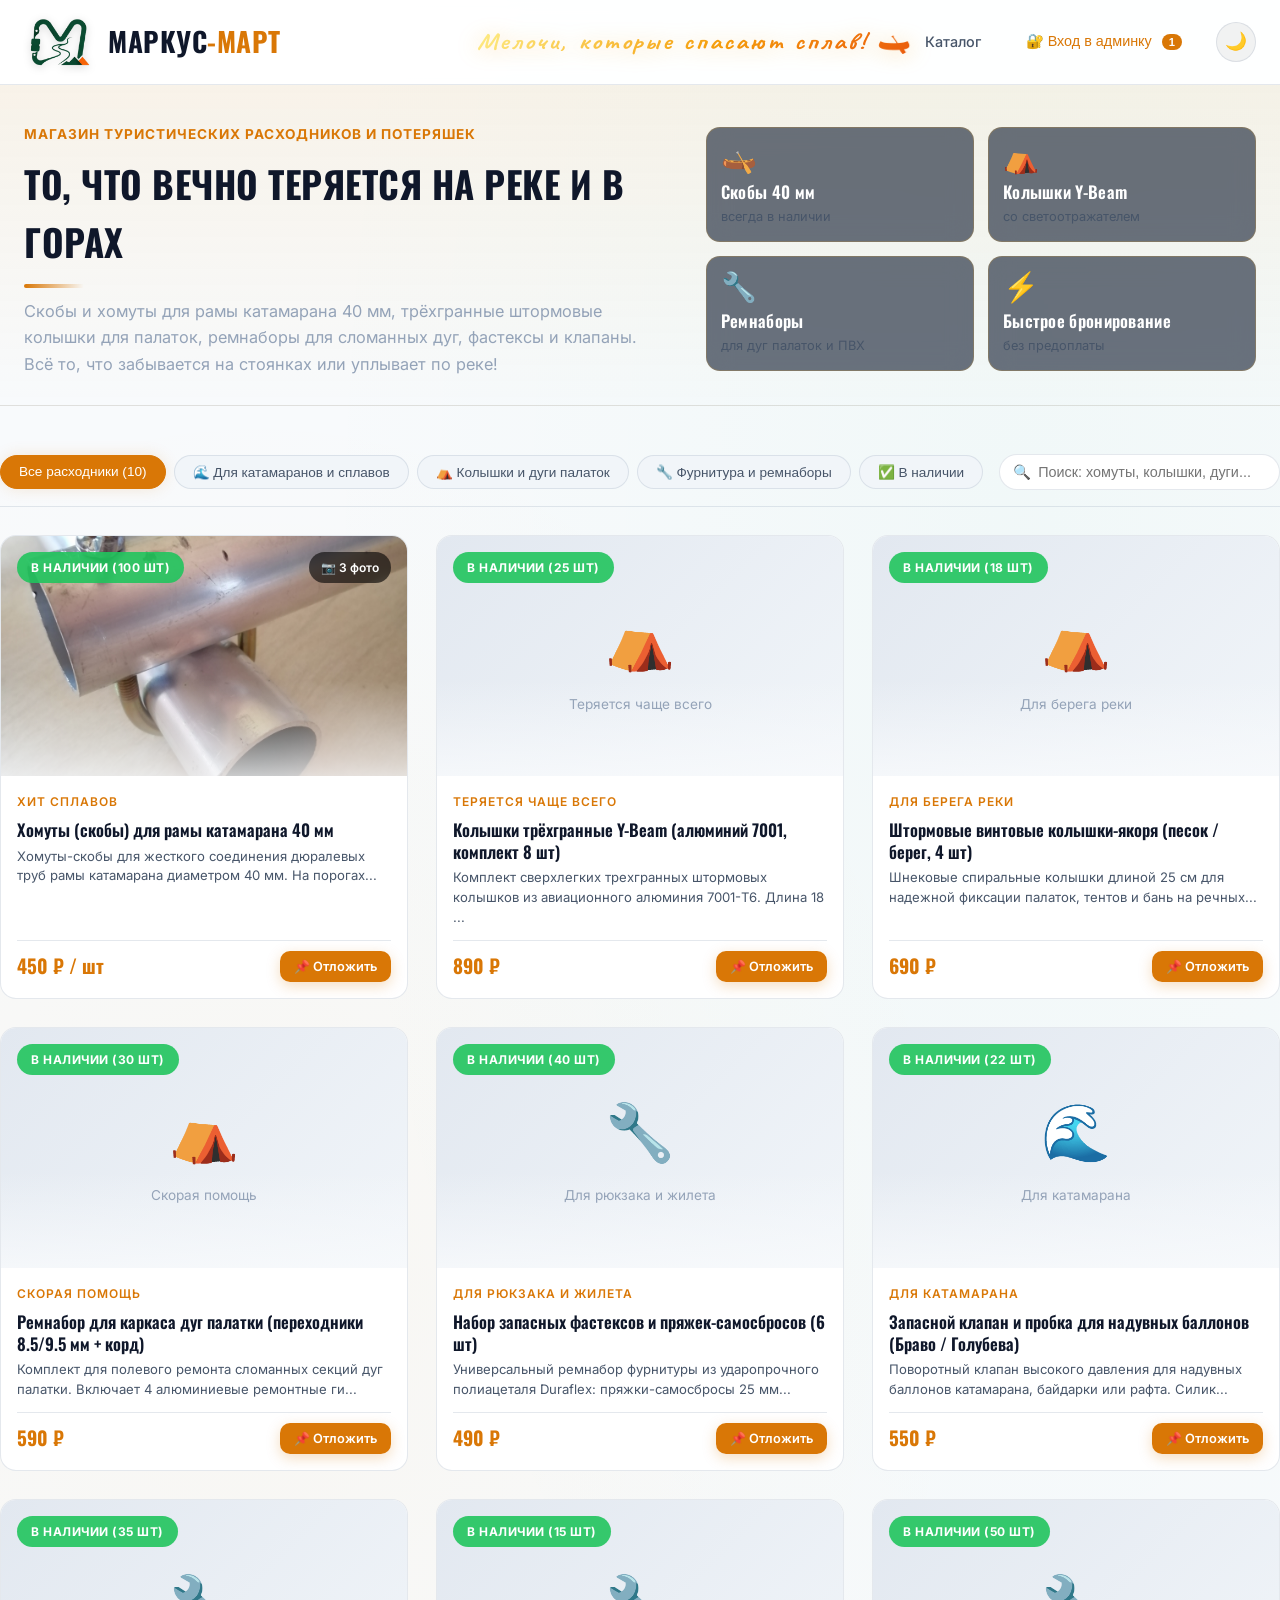
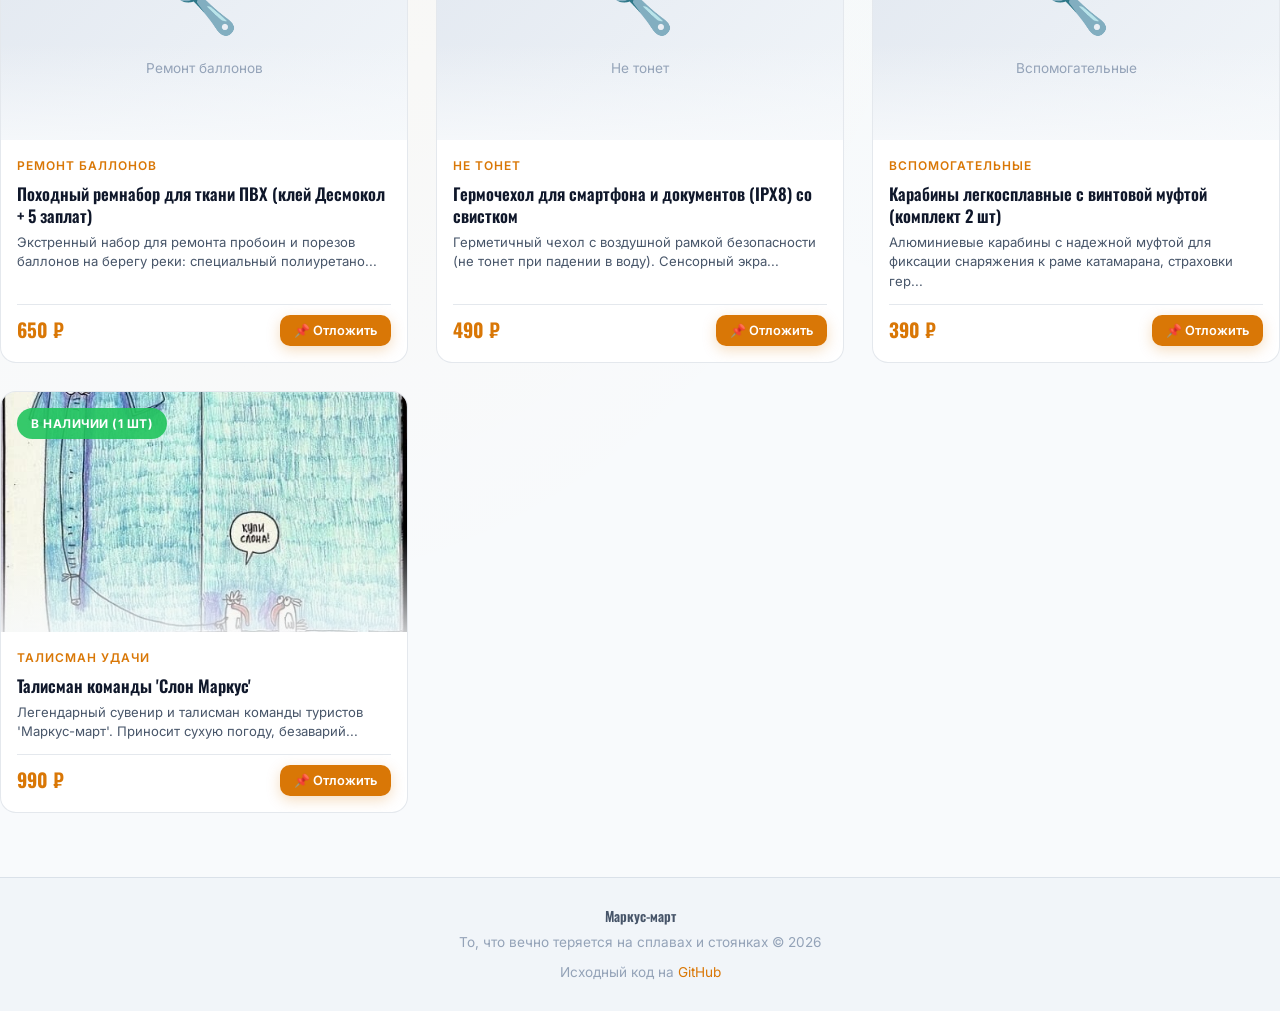
==== docs/index.html @ 9d865792 "fix(mobile): enhance smartphone responsiveness for hero banner, filter bar, modals and typography" ====
<!DOCTYPE html>
<html lang="ru" data-theme="dark">
<head>
    <meta charset="UTF-8">
    <meta name="viewport" content="width=device-width, initial-scale=1.0">
    <title>Маркус-март — Экстренные расходники и снаряжение для туристов</title>
    <meta name="description" content="Магазин товаров, которые постоянно теряются на сплавах и в походах: хомуты для катамарана 40 мм, колышки для палаток, ремнаборы для дуг, фастексы.">
    <link rel="stylesheet" href="./static/css/style.css">
    <link href="https://fonts.googleapis.com/css2?family=Caveat:wght@600;700&family=Oswald:wght@400;500;600;700&family=Inter:wght@300;400;500;600;700&display=swap" rel="stylesheet">
    
    <!-- Иконка в закладке браузера (Favicon) -->
    <link rel="icon" type="image/png" sizes="32x32" href="./favicon-32x32.png">
    <link rel="icon" type="image/png" sizes="16x16" href="./favicon-16x16.png">
    <link rel="apple-touch-icon" sizes="180x180" href="./apple-touch-icon.png">
    <link rel="shortcut icon" href="./favicon.ico">
    <style>
        @keyframes shake {
            0%, 100% { transform: translateX(0); }
            20%, 60% { transform: translateX(-8px); }
            40%, 80% { transform: translateX(8px); }
        }
        .filter-bar {
            display: flex;
            align-items: center;
            justify-content: space-between;
            flex-wrap: wrap;
            gap: 16px;
            margin-bottom: 28px;
            padding-bottom: 16px;
            border-bottom: 1px solid var(--border);
        }
        .filter-pills {
            display: flex;
            flex-wrap: wrap;
            gap: 8px;
        }
        .filter-pill {
            background: var(--bg-secondary);
            color: var(--text-secondary);
            border: 1px solid var(--border);
            border-radius: 999px;
            padding: 8px 18px;
            font-size: 0.85rem;
            font-weight: 500;
            cursor: pointer;
            transition: var(--transition);
        }
        .filter-pill:hover {
            border-color: var(--accent);
            color: var(--text-primary);
        }
        .filter-pill.active {
            background: var(--accent);
            color: #fff;
            border-color: var(--accent);
            box-shadow: var(--shadow-glow);
        }
        .search-box {
            position: relative;
            min-width: 240px;
            flex-grow: 1;
            max-width: 380px;
        }
        .search-input {
            width: 100%;
            background: var(--bg-input);
            border: 1px solid var(--border);
            color: var(--text-primary);
            padding: 9px 16px 9px 38px;
            border-radius: 999px;
            font-size: 0.9rem;
            outline: none;
            transition: var(--transition);
        }
        .search-input:focus {
            border-color: var(--accent);
            box-shadow: 0 0 0 2px var(--accent-glow);
        }
        .search-icon {
            position: absolute;
            left: 14px;
            top: 50%;
            transform: translateY(-50%);
            color: var(--text-muted);
            font-size: 0.9rem;
            pointer-events: none;
        }
        .badge-count {
            display: none;
            background: var(--accent);
            color: #fff;
            font-size: 0.7rem;
            font-weight: 700;
            border-radius: 999px;
            padding: 2px 7px;
            margin-left: 6px;
        }
        .badge-success {
            background: rgba(34, 197, 94, 0.2);
            color: #22c55e;
            padding: 4px 8px;
            border-radius: 6px;
            font-size: 0.75rem;
            font-weight: 600;
        }
        .badge-danger {
            background: rgba(239, 68, 68, 0.2);
            color: #ef4444;
            padding: 4px 8px;
            border-radius: 6px;
            font-size: 0.75rem;
            font-weight: 600;
        }
        .admin-table {
            width: 100%;
            border-collapse: collapse;
            font-size: 0.88rem;
            margin-top: 16px;
        }
        .admin-table th {
            text-align: left;
            padding: 10px 12px;
            border-bottom: 1px solid var(--border);
            color: var(--text-muted);
            font-size: 0.75rem;
            text-transform: uppercase;
        }
        .admin-table td {
            padding: 12px;
            border-bottom: 1px solid var(--border-table);
            vertical-align: middle;
        }
        .order-success-card {
            text-align: center;
            padding: 10px 0;
        }
        .order-success-icon {
            font-size: 3.5rem;
            margin-bottom: 12px;
        }
        .order-id-badge {
            display: inline-block;
            background: var(--accent-glow);
            color: var(--accent);
            border: 1px solid var(--accent);
            border-radius: 8px;
            padding: 6px 14px;
            font-size: 1.2rem;
            font-weight: 700;
            font-family: 'Oswald', sans-serif;
            margin: 10px 0 16px;
        }
        .outdoor-hero-banner {
            background: linear-gradient(180deg, rgba(245, 158, 11, 0.08) 0%, rgba(15, 23, 42, 0) 100%);
            border-bottom: 1px solid var(--border);
            padding: 36px 0 28px;
            margin-bottom: 24px;
        }
        .hero-banner-inner {
            display: flex;
            align-items: center;
            justify-content: space-between;
            gap: 36px;
        }
        .hero-text-col {
            flex: 1 1 54%;
            min-width: 290px;
        }
        .hero-features-grid {
            flex: 1 1 46%;
            display: grid;
            grid-template-columns: repeat(2, 1fr);
            gap: 14px;
            min-width: 300px;
        }
        .hero-feature-card {
            background: rgba(30, 41, 59, 0.65);
            backdrop-filter: blur(12px);
            border: 1px solid rgba(245, 158, 11, 0.18);
            border-radius: 14px;
            padding: 16px 14px;
            display: flex;
            flex-direction: column;
            gap: 6px;
            cursor: pointer;
            text-decoration: none;
            color: inherit;
            position: relative;
            overflow: hidden;
            transition: transform 0.28s cubic-bezier(0.34, 1.56, 0.64, 1), 
                        border-color 0.28s ease, 
                        box-shadow 0.28s ease, 
                        background 0.28s ease;
        }
        .hero-feature-card::before {
            content: '';
            position: absolute;
            top: 0;
            left: 0;
            right: 0;
            height: 3px;
            background: linear-gradient(90deg, #f59e0b, #ea580c);
            opacity: 0;
            transition: opacity 0.25s ease;
        }
        .hero-feature-card:hover {
            transform: translateY(-5px) scale(1.02);
            border-color: rgba(245, 158, 11, 0.6);
            background: rgba(30, 41, 59, 0.9);
            box-shadow: 0 10px 24px -6px rgba(245, 158, 11, 0.22), 0 0 1px 1px rgba(245, 158, 11, 0.3);
        }
        .hero-feature-card:hover::before {
            opacity: 1;
        }
        .hero-feature-card:hover .hero-feature-icon {
            transform: scale(1.2) rotate(8deg);
        }
        .hero-feature-icon {
            font-size: 1.8rem;
            line-height: 1;
            margin-bottom: 2px;
            transition: transform 0.3s cubic-bezier(0.34, 1.56, 0.64, 1);
            display: inline-block;
        }
        .hero-feature-title {
            font-family: 'Oswald', sans-serif;
            font-size: 1.05rem;
            font-weight: 600;
            letter-spacing: 0.3px;
            color: #fff;
            line-height: 1.25;
        }
        .hero-feature-sub {
            font-size: 0.8rem;
            color: var(--text-secondary);
            line-height: 1.35;
        }
        @media (max-width: 860px) {
            .hero-banner-inner {
                flex-direction: column;
                align-items: stretch;
                gap: 24px;
            }
            .hero-features-grid {
                grid-template-columns: repeat(2, 1fr);
            }
        }
        @media (max-width: 640px) {
            .container {
                padding: 0 16px;
            }
            .outdoor-hero-banner {
                padding: 24px 0 20px;
            }
            .section-title {
                font-size: 1.85rem !important;
            }
            .section-subtitle {
                font-size: 0.95rem !important;
            }
            .filter-bar {
                flex-direction: column;
                align-items: stretch;
                gap: 12px;
            }
            .filter-pills {
                overflow-x: auto;
                flex-wrap: nowrap;
                padding-bottom: 6px;
                -webkit-overflow-scrolling: touch;
            }
            .filter-pill {
                white-space: nowrap;
                flex-shrink: 0;
            }
            .search-box {
                max-width: 100%;
                min-width: 0;
            }
            .modal-content {
                padding: 20px 16px;
                margin: 12px;
                max-height: 94vh;
                border-radius: 16px;
            }
            .admin-table th, .admin-table td {
                padding: 8px 6px;
                font-size: 0.8rem;
            }
        }
        @media (max-width: 480px) {
            .hero-features-grid {
                grid-template-columns: 1fr;
                gap: 10px;
            }
            .hero-feature-card {
                padding: 12px 14px;
            }
            .nav-link-admin {
                padding: 6px 10px;
                font-size: 0.78rem;
            }
        }
        .admin-tabs-nav {
            display: flex;
            gap: 8px;
            border-bottom: 1px solid var(--border);
            margin-bottom: 20px;
        }
        .admin-tab-btn {
            background: none;
            border: none;
            border-bottom: 2px solid transparent;
            color: var(--text-secondary);
            padding: 10px 18px;
            font-weight: 600;
            font-size: 0.95rem;
            cursor: pointer;
            transition: var(--transition);
        }
        .admin-tab-btn:hover {
            color: var(--text-primary);
        }
        .admin-tab-btn.active {
            color: var(--accent);
            border-bottom-color: var(--accent);
        }
    </style>
</head>
<body>
    <!-- НАВИГАЦИЯ -->
    <nav class="navbar">
        <div class="container nav-container">
            <a href="#" class="logo">
                <img src="./logo.png" alt="Маркус-март" class="logo-img">
                <div class="logo-text">Маркус<span>-март</span></div>
            </a>
            <div class="nav-links">
                <span class="nav-slogan">Мелочи, которые спасают сплав! 🛶</span>
                <a href="#catalog" class="nav-link">Каталог</a>
                <button class="nav-link nav-link-admin" id="adminNavBtn" onclick="onAdminNavClick()" style="background:none; border:none; cursor:pointer;">
                    🔐 Вход в админку <span class="badge-count" id="ordersBadge"></span>
                </button>
                <button class="theme-toggle" id="themeToggle" onclick="toggleTheme()" title="Переключить тему">☀️</button>
            </div>
        </div>
    </nav>

    <!-- ГЛАВНЫЙ БАННЕР КОНЦЕПЦИИ МАГАЗИНА -->
    <div class="outdoor-hero-banner">
        <div class="container hero-banner-inner">
            <div class="hero-text-col">
                <span style="color:var(--accent); font-weight:700; font-size:0.85rem; text-transform:uppercase; letter-spacing:1px;">
                    Магазин туристических расходников и потеряшек
                </span>
                <h1 class="section-title" style="font-size: 2.3rem; margin: 8px 0 10px;">
                    То, что вечно теряется на реке и в горах
                </h1>
                <p class="section-subtitle" style="max-width: 640px; font-size: 1.02rem; margin-bottom: 0;">
                    Скобы и хомуты для рамы катамарана 40 мм, трёхгранные штормовые колышки для палаток, ремнаборы для сломанных дуг, фастексы и клапаны. Всё то, что забывается на стоянках или уплывает по реке!
                </p>
            </div>
            <div class="hero-features-grid">
                <div class="hero-feature-card" onclick="filterProducts('rafting', document.querySelector('[data-category=\'rafting\']'))" title="Показать товары для сплавов">
                    <span class="hero-feature-icon">🛶</span>
                    <span class="hero-feature-title">Скобы 40 мм</span>
                    <span class="hero-feature-sub">всегда в наличии</span>
                </div>
                <div class="hero-feature-card" onclick="filterProducts('tent', document.querySelector('[data-category=\'tent\']'))" title="Показать колышки и палаточную фурнитуру">
                    <span class="hero-feature-icon">⛺</span>
                    <span class="hero-feature-title">Колышки Y-Beam</span>
                    <span class="hero-feature-sub">со светоотражателем</span>
                </div>
                <div class="hero-feature-card" onclick="filterProducts('hardware', document.querySelector('[data-category=\'hardware\']'))" title="Показать ремнаборы и фурнитуру">
                    <span class="hero-feature-icon">🔧</span>
                    <span class="hero-feature-title">Ремнаборы</span>
                    <span class="hero-feature-sub">для дуг палаток и ПВХ</span>
                </div>
                <div class="hero-feature-card" onclick="filterProducts('stock', document.querySelector('[data-category=\'stock\']'))" title="Показать товары в наличии">
                    <span class="hero-feature-icon">⚡</span>
                    <span class="hero-feature-title">Быстрое бронирование</span>
                    <span class="hero-feature-sub">без предоплаты</span>
                </div>
            </div>
        </div>
    </div>

    <!-- КАТАЛОГ -->
    <main class="main-content">
        <section class="catalog container" id="catalog">
            <!-- Панель фильтров и поиска -->
            <div class="filter-bar">
                <div class="filter-pills">
                    <button class="filter-pill active" data-category="all" onclick="filterProducts('all', this)">Все расходники (10)</button>
                    <button class="filter-pill" data-category="rafting" onclick="filterProducts('rafting', this)">🌊 Для катамаранов и сплавов</button>
                    <button class="filter-pill" data-category="tent" onclick="filterProducts('tent', this)">⛺ Колышки и дуги палаток</button>
                    <button class="filter-pill" data-category="hardware" onclick="filterProducts('hardware', this)">🔧 Фурнитура и ремнаборы</button>
                    <button class="filter-pill" data-category="stock" onclick="filterProducts('stock', this)">✅ В наличии</button>
                </div>
                <div class="search-box">
                    <span class="search-icon">🔍</span>
                    <input type="text" id="searchInput" class="search-input" placeholder="Поиск: хомуты, колышки, дуги..." oninput="handleSearch(this.value)">
                </div>
            </div>

            <!-- Сетка товаров (динамически рендерится через JavaScript) -->
            <div class="products-grid" id="productsContainer">
            </div>
        </section>
    </main>

    <!-- МОДАЛКА 1: ВХОД В АДМИНКУ ПО ПАРОЛЮ -->
    <div id="adminLoginModal" class="modal">
        <div class="modal-overlay" onclick="closeAdminLoginModal()"></div>
        <div class="modal-content" style="max-width: 420px;">
            <button class="modal-close" onclick="closeAdminLoginModal()">&times;</button>
            <div style="text-align: center; margin-bottom: 20px;">
                <div style="font-size: 3rem; margin-bottom: 8px;">🔐</div>
                <h2 style="font-size: 1.5rem; margin-bottom: 4px;">Вход в админ-панель</h2>
                <p style="color: var(--text-secondary); font-size: 0.85rem;">
                    Доступ к управлению заказами и складом
                </p>
            </div>

            <div id="adminLoginError" style="display:none; background:var(--danger-bg); color:var(--danger); border:1px solid var(--danger); padding:10px 14px; border-radius:8px; font-size:0.85rem; margin-bottom:16px;">
            </div>

            <form id="adminLoginForm" onsubmit="handleAdminLoginSubmit(event)">
                <div class="form-group">
                    <label for="adminLoginUsername">Логин</label>
                    <input type="text" id="adminLoginUsername" required class="form-input" value="admin" placeholder="admin">
                </div>
                <div class="form-group">
                    <label for="adminLoginPassword">Пароль администратора</label>
                    <input type="password" id="adminLoginPassword" required class="form-input" placeholder="••••••••">
                </div>
                <button type="submit" class="btn btn-primary btn-full">🔓 Войти в систему</button>
            </form>
        </div>
    </div>

    <!-- МОДАЛКА 2: ПОЛНОЦЕННЫЙ ДАШБОРД АДМИНИСТРАТОРА (ЗАКАЗЫ И СКЛАД) -->
    <div id="adminModal" class="modal">
        <div class="modal-overlay" onclick="closeAdminModal()"></div>
        <div class="modal-content" style="max-width: 960px; width: 95%;">
            <button class="modal-close" onclick="closeAdminModal()">&times;</button>
            
            <div style="display: flex; justify-content: space-between; align-items: center; margin-bottom: 16px; flex-wrap:wrap; gap:10px;">
                <div>
                    <h2 style="margin: 0; font-size: 1.6rem;">⚙️ Панель администратора</h2>
                    <span style="color:var(--success); font-size:0.85rem;">● Сессия активна (admin)</span>
                </div>
                <div style="display: flex; gap: 8px;">
                    <button class="btn btn-outline" style="padding: 6px 14px; font-size: 0.85rem; border-color:var(--danger); color:var(--danger);" onclick="adminLogout()">
                        🚪 Выйти
                    </button>
                </div>
            </div>

            <!-- Навигация по табам админки -->
            <div class="admin-tabs-nav">
                <button class="admin-tab-btn active" id="btn-tab-admin-orders" onclick="switchAdminTab('tab-admin-orders')">
                    📋 Заказы клиентов (<span id="adminOrdersTabCount">0</span>)
                </button>
                <button class="admin-tab-btn" id="btn-tab-admin-products" onclick="switchAdminTab('tab-admin-products')">
                    🛍️ Управление складом и товарами
                </button>
                <button class="admin-tab-btn" id="btn-tab-admin-email" onclick="switchAdminTab('tab-admin-email')">
                    ✉️ Настройка почты
                </button>
                <button class="admin-tab-btn" id="btn-tab-admin-security" onclick="switchAdminTab('tab-admin-security')">
                    🛡️ Безопасность
                </button>
            </div>

            <!-- Таб 1: Заказы -->
            <div id="tab-admin-orders" class="admin-tab-pane">
                <div style="display: flex; justify-content: space-between; align-items: center; margin-bottom: 12px; flex-wrap:wrap; gap:10px;">
                    <p style="color: var(--text-secondary); font-size: 0.88rem; margin: 0;">
                        Кликните на статус (🔴 Новый / 🟠 В работе / 🟢 Выполнен) для его быстрого переключения.
                    </p>
                    <button class="btn btn-outline" style="padding: 4px 12px; font-size: 0.8rem;" onclick="clearAllOrders()">
                        🗑️ Очистить список
                    </button>
                </div>

                <div style="overflow-x: auto;">
                    <table class="admin-table">
                        <thead>
                            <tr>
                                <th>Номер</th>
                                <th>Товар</th>
                                <th>Покупатель / Контакты</th>
                                <th>Дата</th>
                                <th>Статус</th>
                                <th>Удалить</th>
                            </tr>
                        </thead>
                        <tbody id="adminOrdersTableBody">
                        </tbody>
                    </table>
                </div>

                <div id="adminEmptyOrders" style="display:none; text-align: center; padding: 40px 0; color: var(--text-muted);">
                    <div style="font-size: 2.5rem; margin-bottom: 8px;">📭</div>
                    <p>Заявок пока нет. Клиенты могут бронировать товары на сайте!</p>
                </div>
            </div>

            <!-- Таб 2: Склад и товары -->
            <div id="tab-admin-products" class="admin-tab-pane" style="display:none;">
                <p style="color: var(--text-secondary); font-size: 0.88rem; margin-bottom: 16px;">
                    Изменяйте остатки и статус доступности товаров в один клик. Изменения мгновенно отображаются на витрине.
                </p>
                <div style="overflow-x: auto;">
                    <table class="admin-table">
                        <thead>
                            <tr>
                                <th>Товар</th>
                                <th>Цена</th>
                                <th>Остаток на складе</th>
                                <th>Статус на витрине</th>
                            </tr>
                        </thead>
                        <tbody id="adminProductsTableBody">
                        </tbody>
                    </table>
                </div>
            </div>

            <!-- Таб 3: Настройки почты -->
            <div id="tab-admin-email" class="admin-tab-pane" style="display:none;">
                <p style="color: var(--text-secondary); font-size: 0.88rem; margin-bottom: 16px;">
                    Укажите, с какой почты отправлять сообщения и на какой адрес получать уведомления о заказах (почта отправителя и получателя могут совпадать!).
                </p>

                <div id="emailSettingsSavedAlert" style="display:none; background:var(--success-bg); color:var(--success); border:1px solid var(--success); padding:10px 14px; border-radius:8px; font-size:0.85rem; margin-bottom:16px;"></div>

                <!-- Быстрые пресеты -->
                <div style="background:var(--bg-secondary); border:1px solid var(--border); padding:14px; border-radius:10px; margin-bottom:20px;">
                    <label style="font-weight:600; display:block; margin-bottom:8px; font-size:0.85rem;">⚡ Быстрые настройки популярных провайдеров:</label>
                    <div style="display:flex; gap:8px; flex-wrap:wrap;">
                        <button type="button" class="btn btn-outline" style="padding:5px 12px; font-size:0.8rem;" onclick="applySmtpPreset('yandex')">
                            🟡 Яндекс.Почта (465 SSL)
                        </button>
                        <button type="button" class="btn btn-outline" style="padding:5px 12px; font-size:0.8rem;" onclick="applySmtpPreset('mailru')">
                            🔵 Mail.ru (465 SSL)
                        </button>
                        <button type="button" class="btn btn-outline" style="padding:5px 12px; font-size:0.8rem;" onclick="applySmtpPreset('gmail')">
                            🔴 Gmail (587 TLS)
                        </button>
                    </div>
                </div>

                <form id="adminEmailSettingsForm" onsubmit="handleEmailSettingsSubmit(event)">
                    <h4 style="margin: 0 0 10px; color:var(--accent); font-size:1rem;">1. Почта-отправитель (SMTP)</h4>
                    <div class="form-row">
                        <div class="form-group form-group-half">
                            <label for="adminSmtpUser">Email отправителя *</label>
                            <input type="email" id="adminSmtpUser" required class="form-input" placeholder="info@markus-mart.ru" oninput="handleSenderEmailInput(this.value)">
                        </div>
                        <div class="form-group form-group-half">
                            <label for="adminSmtpPassword">Пароль приложения SMTP *</label>
                            <input type="password" id="adminSmtpPassword" class="form-input" placeholder="••••••••">
                        </div>
                    </div>
                    <div class="form-row">
                        <div class="form-group form-group-half">
                            <label for="adminSmtpServer">SMTP сервер *</label>
                            <input type="text" id="adminSmtpServer" required class="form-input" value="smtp.yandex.ru" placeholder="smtp.yandex.ru">
                        </div>
                        <div class="form-group form-group-half">
                            <label for="adminSmtpPort">SMTP порт *</label>
                            <input type="number" id="adminSmtpPort" required class="form-input" value="465" placeholder="465">
                        </div>
                    </div>

                    <h4 style="margin: 16px 0 10px; color:var(--accent); font-size:1rem;">2. Почта-получатель (куда слать сообщения о заказах)</h4>
                    <div style="margin-bottom:12px; display:flex; align-items:center; gap:8px;">
                        <input type="checkbox" id="adminSameEmailCheckbox" onchange="toggleSameEmail(this.checked)" style="width:18px; height:18px; cursor:pointer;">
                        <label for="adminSameEmailCheckbox" style="cursor:pointer; font-weight:600; font-size:0.88rem;">
                            ✉️ Отправлять на ту же почту (совпадает с отправителем)
                        </label>
                    </div>

                    <div class="form-group">
                        <label for="adminRecipientEmail">Email для получения заказов *</label>
                        <input type="email" id="adminRecipientEmail" required class="form-input" placeholder="admin@markus-mart.ru">
                    </div>

                    <div style="display:flex; gap:10px; margin-top:20px; flex-wrap:wrap;">
                        <button type="submit" class="btn btn-primary" style="flex:2; min-width:200px;">💾 Сохранить настройки почты</button>
                        <button type="button" class="btn btn-outline" style="flex:1; min-width:180px; border-color:var(--accent); color:var(--accent);" onclick="testEmailSend()">
                            🧪 Проверить отправку
                        </button>
                    </div>
                </form>
            </div>

            <!-- Таб 4: Безопасность -->
            <div id="tab-admin-security" class="admin-tab-pane" style="display:none;">
                <div style="background:var(--bg-secondary); border:1px solid var(--border); padding:20px; border-radius:12px; margin-top:10px;">
                    <h3 style="margin-top:0;">🛡️ Статус защиты магазина</h3>
                    <ul style="color:var(--text-secondary); line-height:1.8; font-size:0.9rem; padding-left:20px;">
                        <li>Защита от подбора паролей (брутфорса): <strong>Активна (лимит: 3 попытки)</strong></li>
                        <li>Шифрование сессии: <strong>SHA-256 / Werkzeug Security</strong></li>
                        <li>Текущий логин: <code>admin</code></li>
                        <li>Пароль: <strong>Задан в настройках (.env)</strong></li>
                        <li>Уведомления на почту: <strong>info@markus-mart.ru</strong> (SMTP SSL 465)</li>
                    </ul>
                </div>
            </div>

            <div style="margin-top: 20px; padding-top: 14px; border-top: 1px solid var(--border); display: flex; justify-content: space-between; align-items: center; flex-wrap:wrap; gap:10px; font-size: 0.8rem; color: var(--text-muted);">
                <div>📍 Версия магазина: <strong>Markus-Mart v2.0 (Outdoor Lost & Found Edition)</strong></div>
                <div>🔒 Защищено паролем</div>
            </div>
        </div>
    </div>

    <!-- МОДАЛКА: Карточка товара (Детальный просмотр + Галерея) -->
    <div id="productCardModal" class="modal">
        <div class="modal-overlay" onclick="closeProductCard()"></div>
        <div class="modal-content product-card-modal">
            <button class="modal-close" onclick="closeProductCard()">&times;</button>
            <div id="productCardContent"></div>
        </div>
    </div>

    <!-- МОДАЛКА: Увеличенное фото (Zoom) -->
    <div id="zoomModal" class="modal zoom-modal">
        <div class="modal-overlay" onclick="closeZoom()"></div>
        <div class="zoom-content">
            <button class="modal-close zoom-close" onclick="closeZoom()">&times;</button>
            <img id="zoomImage" src="" alt="Zoom">
        </div>
    </div>

    <!-- МОДАЛКА: Отложить (Форма бронирования для туриста) -->
    <div id="reserveModal" class="modal">
        <div class="modal-overlay" onclick="closeReserveModal()"></div>
        <div class="modal-content">
            <button class="modal-close" onclick="closeReserveModal()">&times;</button>
            <h3>📌 Бронирование расходников</h3>
            <div class="modal-product-info">
                <p id="modalProductName" class="modal-product-name"></p>
                <p id="modalProductPrice" class="modal-product-price"></p>
            </div>
            <div id="queueInfo" class="queue-info" style="display:none;">
                <div class="queue-info-num" id="queuePosition">—</div>
                <div class="queue-info-label">ваша позиция в очереди бронирования</div>
            </div>
            <form id="reserveForm" onsubmit="handleReserveSubmit(event)">
                <div class="form-group">
                    <label for="customer_name">Ваше имя или название турклуба *</label>
                    <input type="text" id="customer_name" required class="form-input" placeholder="Дмитрий (Клуб Сплав)">
                </div>
                <div class="form-group">
                    <label for="customer_phone">Телефон для связи *</label>
                    <input type="tel" id="customer_phone" required class="form-input" placeholder="+7 (999) 123-45-67">
                </div>
                <div class="form-group">
                    <label for="customer_email">Электронная почта</label>
                    <input type="email" id="customer_email" class="form-input" placeholder="turist@example.ru">
                </div>
                <div class="form-group">
                    <label for="note">Комментарий / количество / дата старта сплава</label>
                    <textarea id="note" rows="2" class="form-input" placeholder="Нужно 4 хомута 40 мм, выезжаем в пятницу..."></textarea>
                </div>
                <button type="submit" class="btn btn-primary btn-full">✅ Забронировать</button>
                <p class="form-hint" style="text-align:center; margin-top:10px; color:var(--text-muted); font-size:0.8rem;">
                    Заявка мгновенно поступит в админку продавца
                </p>
            </form>
        </div>
    </div>

    <!-- МОДАЛКА: Успешный заказ -->
    <div id="successModal" class="modal">
        <div class="modal-overlay" onclick="closeSuccessModal()"></div>
        <div class="modal-content" style="max-width: 440px;">
            <button class="modal-close" onclick="closeSuccessModal()">&times;</button>
            <div class="order-success-card">
                <div class="order-success-icon">🎉</div>
                <h3 style="font-size: 1.5rem; margin-bottom: 8px;">Заявка принята!</h3>
                <p style="color: var(--text-secondary); font-size: 0.9rem;">
                    Расходники забронированы. Продавец свяжется с вами по указанному телефону для подтверждения заказа.
                </p>
                <div class="order-id-badge" id="successOrderId">MM-0000</div>
                <div style="background: var(--bg-secondary); padding: 12px; border-radius: 8px; text-align: left; font-size: 0.85rem; margin-bottom: 16px;">
                    <div>Товар: <strong id="successProductName" style="color: var(--text-primary);">—</strong></div>
                    <div style="margin-top: 4px;">Телефон: <strong id="successCustomerPhone" style="color: var(--text-primary);">—</strong></div>
                </div>
                <button class="btn btn-primary btn-full" onclick="closeSuccessModal()">Отлично, спасибо!</button>
            </div>
        </div>
    </div>

    <!-- МОДАЛКА: ТЕСТОВОЕ ПИСЬМО -->
    <div id="testEmailModal" class="modal">
        <div class="modal-overlay" onclick="closeTestEmailModal()"></div>
        <div class="modal-content" style="max-width: 540px;">
            <button class="modal-close" onclick="closeTestEmailModal()">&times;</button>
            <div style="text-align: center; margin-bottom: 16px;">
                <div style="font-size: 2.5rem; margin-bottom: 6px;">✉️</div>
                <h3 style="margin: 0; font-size: 1.3rem;">Проверка почтового уведомления</h3>
                <p style="color: var(--text-secondary); font-size: 0.85rem;">
                    Вот как выглядит письмо, которое отправляется при поступлении заказа
                </p>
            </div>

            <div style="background: var(--bg-secondary); border: 1px solid var(--border); border-radius: 10px; padding: 16px; font-size: 0.88rem;">
                <div style="padding-bottom: 8px; border-bottom: 1px solid var(--border); margin-bottom: 10px;">
                    <div><strong>От кого (SMTP):</strong> <span id="testEmailSender" style="color:var(--text-secondary);">—</span> (<span id="testEmailServer">—</span>)</div>
                    <div style="margin-top: 4px;"><strong>Кому (Получатель):</strong> <span id="testEmailRecipient" style="color:var(--accent); font-weight:600;">—</span></div>
                    <div style="margin-top: 4px;"><strong>Тема:</strong> 📦 Маркус-март — Новый заказ: Хомуты для рамы катамарана 40 мм</div>
                </div>
                <div style="line-height: 1.6; color: var(--text-primary);">
                    <p style="margin: 0 0 8px;"><strong>Поступило новое бронирование!</strong></p>
                    <p style="margin: 0 0 6px;">Товар: <strong>Хомуты для рамы катамарана 40 мм (4 шт)</strong></p>
                    <p style="margin: 0 0 6px;">Сумма: <strong>1 800 ₽</strong></p>
                    <p style="margin: 0 0 6px;">Клиент: <strong>Дмитрий (Клуб Сплав)</strong> (тел: <strong>+7 (922) 145-88-21</strong>)</p>
                    <p style="margin: 0; color: var(--text-muted);">Примечание: <em>«Срочно нужно 4 хомута 40 мм, выезжаем в пятницу!»</em></p>
                </div>
            </div>

            <div style="margin-top: 16px; background: rgba(34, 197, 94, 0.15); border: 1px solid var(--success); padding: 10px 14px; border-radius: 8px; font-size: 0.85rem; color: var(--success); text-align: center;">
                ✅ Связь проверена! Уведомления о заказах будут приходить на указанный email.
            </div>

            <button class="btn btn-primary btn-full" style="margin-top: 16px;" onclick="closeTestEmailModal()">
                Отлично, закрыть
            </button>
        </div>
    </div>

    <!-- ПОДВАЛ -->
    <footer class="footer">
        <div class="container">
            <div class="footer-brand">Маркус-март</div>
            <p>То, что вечно теряется на сплавах и стоянках © 2026</p>
            <p style="margin-top: 8px; font-size: 0.85rem; color: var(--text-muted);">
                Исходный код на <a href="https://github.com/DranKell/markus-mart" target="_blank" style="color: var(--accent); text-decoration: none;">GitHub</a>
            </p>
        </div>
    </footer>

    <script src="./static/js/main.js"></script>
</body>
</html>
---- docs/static/css/style.css ----
/* ═══════════════════════════════════════════════════════════════
   Маркус-март — Dark/Light Outdoor Theme
   Переключение через data-theme на <html>
   ═══════════════════════════════════════════════════════════════ */

@import url('https://fonts.googleapis.com/css2?family=Caveat:wght@600;700&family=Oswald:wght@400;500;600;700&family=Inter:wght@300;400;500;600;700&display=swap');

/* ─── ТЁМНАЯ ТЕМА (по умолчанию) ─── */
:root {
    --bg-primary: #0b1120;
    --bg-secondary: #151e32;
    --bg-card: #1e293b;
    --bg-card-hover: #243447;
    --bg-elevated: #0f172a;
    --bg-input: #0f172a;

    --accent: #f59e0b;
    --accent-hover: #fbbf24;
    --accent-glow: rgba(245, 158, 11, 0.25);
    --accent-secondary: #10b981;
    --accent-secondary-glow: rgba(16, 185, 129, 0.2);

    --danger: #ef4444;
    --danger-bg: rgba(239, 68, 68, 0.15);
    --success: #22c55e;
    --success-bg: rgba(34, 197, 94, 0.15);
    --warning: #f59e0b;

    --text-primary: #f1f5f9;
    --text-secondary: #94a3b8;
    --text-muted: #64748b;
    --text-inverse: #0f172a;

    --border: rgba(148, 163, 184, 0.12);
    --border-hover: rgba(148, 163, 184, 0.25);
    --border-table: rgba(148, 163, 184, 0.1);

    --shadow: 0 4px 6px -1px rgba(0,0,0,0.4), 0 2px 4px -2px rgba(0,0,0,0.3);
    --shadow-lg: 0 20px 25px -5px rgba(0,0,0,0.5), 0 8px 10px -6px rgba(0,0,0,0.4);
    --shadow-glow: 0 0 20px var(--accent-glow);

    --radius: 16px;
    --radius-sm: 10px;
    --transition: all 0.25s cubic-bezier(0.4, 0, 0.2, 1);
}

/* ─── СВЕТЛАЯ ТЕМА ─── */
[data-theme="light"] {
    --bg-primary: #f8fafc;
    --bg-secondary: #f1f5f9;
    --bg-card: #ffffff;
    --bg-card-hover: #f8fafc;
    --bg-elevated: #ffffff;
    --bg-input: #ffffff;

    --accent: #d97706;
    --accent-hover: #b45309;
    --accent-glow: rgba(217, 119, 6, 0.15);
    --accent-secondary: #059669;
    --accent-secondary-glow: rgba(5, 150, 105, 0.15);

    --danger: #dc2626;
    --danger-bg: rgba(220, 38, 38, 0.08);
    --success: #16a34a;
    --success-bg: rgba(22, 163, 74, 0.08);
    --warning: #ca8a04;

    --text-primary: #0f172a;
    --text-secondary: #475569;
    --text-muted: #94a3b8;
    --text-inverse: #ffffff;

    --border: rgba(148, 163, 184, 0.25);
    --border-hover: rgba(148, 163, 184, 0.4);
    --border-table: rgba(148, 163, 184, 0.15);

    --shadow: 0 1px 3px rgba(0,0,0,0.08), 0 1px 2px rgba(0,0,0,0.06);
    --shadow-lg: 0 10px 15px -3px rgba(0,0,0,0.08), 0 4px 6px -2px rgba(0,0,0,0.04);
    --shadow-glow: 0 0 15px var(--accent-glow);
}

* { margin: 0; padding: 0; box-sizing: border-box; }

html { transition: background 0.3s ease; }

body {
    font-family: 'Inter', -apple-system, BlinkMacSystemFont, sans-serif;
    background: var(--bg-primary);
    color: var(--text-primary);
    line-height: 1.6;
    min-height: 100vh;
    display: flex;
    flex-direction: column;
    transition: background 0.3s ease, color 0.3s ease;
    background-image: 
        radial-gradient(ellipse at 20% 50%, rgba(245, 158, 11, 0.04) 0%, transparent 50%),
        radial-gradient(ellipse at 80% 20%, rgba(16, 185, 129, 0.03) 0%, transparent 50%);
}

.container {
    width: 100%;
    max-width: 1280px;
    margin: 0 auto;
    padding: 0 24px;
}

/* ─── Переключатель темы ─── */
.theme-toggle {
    background: rgba(255,255,255,0.08);
    border: 1px solid var(--border);
    border-radius: 50%;
    width: 40px;
    height: 40px;
    display: flex;
    align-items: center;
    justify-content: center;
    cursor: pointer;
    font-size: 1.1rem;
    color: var(--text-secondary);
    transition: var(--transition);
    margin-left: 8px;
}

.theme-toggle:hover {
    background: var(--accent-glow);
    border-color: var(--accent);
    color: var(--accent);
    transform: rotate(15deg);
}

[data-theme="light"] .theme-toggle {
    background: rgba(0,0,0,0.05);
}

/* ─── Навигация ─── */
.navbar {
    background: rgba(11, 17, 32, 0.85);
    backdrop-filter: blur(16px);
    border-bottom: 1px solid var(--border);
    position: sticky;
    top: 0;
    z-index: 100;
    transition: background 0.3s ease, border-color 0.3s ease;
}

[data-theme="light"] .navbar {
    background: rgba(255, 255, 255, 0.9);
}

.nav-container {
    display: flex;
    align-items: center;
    justify-content: space-between;
    height: 84px;
}

.logo {
    display: flex;
    align-items: center;
    gap: 12px;
    text-decoration: none;
    color: var(--text-primary);
}

.logo-icon {
    width: 42px;
    height: 42px;
    background: linear-gradient(135deg, var(--accent), #d97706);
    border-radius: var(--radius-sm);
    display: flex;
    align-items: center;
    justify-content: center;
    font-size: 1.4rem;
    box-shadow: 0 0 16px var(--accent-glow);
    transition: box-shadow 0.3s ease;
}

.logo-text {
    font-family: 'Oswald', sans-serif;
    font-weight: 700;
    font-size: 1.7rem;
    letter-spacing: 0.5px;
    text-transform: uppercase;
}

.logo-text span {
    color: var(--accent);
}

/* ─── Логотип в навбаре ─── */
.logo-img {
    height: 72px;
    width: auto;
    max-width: 260px;
    object-fit: contain;
    display: block;
    border-radius: var(--radius-sm);
    transition: var(--transition);
    filter: drop-shadow(0 2px 4px rgba(0,0,0,0.3));
}

.logo:hover .logo-img {
    filter: drop-shadow(0 0 16px var(--accent-glow));
    transform: scale(1.03);
}

[data-theme="light"] .logo-img {
    filter: drop-shadow(0 2px 4px rgba(0,0,0,0.15));
}


.nav-links {
    display: flex;
    align-items: center;
    gap: 8px;
}

.nav-link {
    padding: 10px 18px;
    border-radius: var(--radius-sm);
    text-decoration: none;
    color: var(--text-secondary);
    font-weight: 500;
    font-size: 0.9rem;
    transition: var(--transition);
    border: 1px solid transparent;
}

.nav-link:hover {
    color: var(--text-primary);
    background: rgba(255,255,255,0.05);
    border-color: var(--border);
}

[data-theme="light"] .nav-link:hover {
    background: rgba(0,0,0,0.04);
}

.nav-link-admin {
    color: var(--accent);
    border: 1px solid rgba(245, 158, 11, 0.3);
}

.nav-link-admin:hover {
    background: rgba(245, 158, 11, 0.1);
    border-color: var(--accent);
    box-shadow: 0 0 12px var(--accent-glow);
}

/* ─── Hero ─── */
.hero {
    position: relative;
    padding: 100px 0 80px;
    overflow: hidden;
    background: linear-gradient(180deg, var(--bg-secondary) 0%, var(--bg-primary) 100%);
    border-bottom: 1px solid var(--border);
    transition: background 0.3s ease;
}

.hero::before {
    content: '';
    position: absolute;
    top: 0; left: 0; right: 0; bottom: 0;
    background: 
        url("data:image/svg+xml,%3Csvg width='60' height='60' viewBox='0 0 60 60' xmlns='http://www.w3.org/2000/svg'%3E%3Cpath d='M30 5 L55 50 L5 50 Z' fill='none' stroke='%23f59e0b' stroke-opacity='0.03' stroke-width='1'/%3E%3C/svg%3E");
    pointer-events: none;
}

[data-theme="light"] .hero::before {
    background: 
        url("data:image/svg+xml,%3Csvg width='60' height='60' viewBox='0 0 60 60' xmlns='http://www.w3.org/2000/svg'%3E%3Cpath d='M30 5 L55 50 L5 50 Z' fill='none' stroke='%23d97706' stroke-opacity='0.06' stroke-width='1'/%3E%3C/svg%3E");
}

.hero-mountains {
    position: absolute;
    bottom: 0;
    left: 0;
    right: 0;
    height: 120px;
    background: url("data:image/svg+xml,%3Csvg xmlns='http://www.w3.org/2000/svg' viewBox='0 0 1440 320'%3E%3Cpath fill='%230b1120' fill-opacity='1' d='M0,224L48,213.3C96,203,192,181,288,181.3C384,181,480,203,576,224C672,245,768,267,864,250.7C960,235,1056,181,1152,165.3C1248,149,1344,171,1392,181.3L1440,192L1440,320L1392,320C1344,320,1248,320,1152,320C1056,320,960,320,864,320C768,320,672,320,576,320C480,320,384,320,288,320C192,320,96,320,48,320L0,320Z'%3E%3C/path%3E%3C/svg%3E") no-repeat bottom;
    background-size: cover;
    opacity: 0.6;
    transition: opacity 0.3s ease;
}

[data-theme="light"] .hero-mountains {
    opacity: 0.15;
    filter: invert(1);
}

.hero-content {
    position: relative;
    z-index: 2;
    text-align: center;
    max-width: 800px;
    margin: 0 auto;
}

.hero-badge {
    display: inline-flex;
    align-items: center;
    gap: 8px;
    background: rgba(245, 158, 11, 0.12);
    border: 1px solid rgba(245, 158, 11, 0.3);
    color: var(--accent);
    padding: 8px 20px;
    border-radius: 999px;
    font-size: 0.85rem;
    font-weight: 600;
    text-transform: uppercase;
    letter-spacing: 1px;
    margin-bottom: 24px;
    transition: background 0.3s ease;
}

[data-theme="light"] .hero-badge {
    background: rgba(217, 119, 6, 0.1);
}

.hero h1 {
    font-family: 'Oswald', sans-serif;
    font-size: 3.5rem;
    font-weight: 700;
    margin-bottom: 16px;
    line-height: 1.1;
    text-transform: uppercase;
    letter-spacing: 1px;
    color: var(--text-primary);
}

.hero h1 .highlight {
    color: var(--accent);
    text-shadow: 0 0 30px var(--accent-glow);
}

[data-theme="light"] .hero h1 .highlight {
    text-shadow: none;
}

.hero-subtitle {
    font-size: 1.15rem;
    color: var(--text-secondary);
    max-width: 560px;
    margin: 0 auto 32px;
    line-height: 1.7;
}

.hero-stats {
    display: flex;
    justify-content: center;
    gap: 48px;
    margin-top: 40px;
}

.hero-stat {
    text-align: center;
}

.hero-stat-value {
    font-family: 'Oswald', sans-serif;
    font-size: 2rem;
    font-weight: 700;
    color: var(--accent);
}

.hero-stat-label {
    font-size: 0.8rem;
    color: var(--text-muted);
    text-transform: uppercase;
    letter-spacing: 1px;
    margin-top: 4px;
}

/* ─── Каталог ─── */
.catalog {
    padding: 64px 0;
}

.section-header {
    display: flex;
    align-items: flex-end;
    justify-content: space-between;
    margin-bottom: 40px;
    gap: 20px;
    flex-wrap: wrap;
}

.section-title {
    font-family: 'Oswald', sans-serif;
    font-size: 2rem;
    font-weight: 700;
    text-transform: uppercase;
    letter-spacing: 0.5px;
    color: var(--text-primary);
}

.section-title::after {
    content: '';
    display: block;
    width: 60px;
    height: 4px;
    background: linear-gradient(90deg, var(--accent), transparent);
    border-radius: 2px;
    margin-top: 12px;
}

.section-subtitle {
    color: var(--text-muted);
    font-size: 0.95rem;
}

.products-grid {
    display: grid;
    grid-template-columns: repeat(auto-fill, minmax(300px, 1fr));
    gap: 28px;
}

.product-card {
    background: var(--bg-card);
    border-radius: var(--radius);
    overflow: hidden;
    border: 1px solid var(--border);
    transition: var(--transition);
    display: flex;
    flex-direction: column;
    position: relative;
}

.product-card::before {
    content: '';
    position: absolute;
    top: 0; left: 0; right: 0;
    height: 3px;
    background: linear-gradient(90deg, var(--accent), var(--accent-secondary));
    opacity: 0;
    transition: var(--transition);
}

.product-card:hover {
    transform: translateY(-6px);
    border-color: var(--border-hover);
    box-shadow: var(--shadow-lg), 0 0 30px rgba(245, 158, 11, 0.08);
}

.product-card:hover::before {
    opacity: 1;
}

[data-theme="light"] .product-card:hover {
    box-shadow: var(--shadow-lg), 0 0 20px rgba(217, 119, 6, 0.1);
}

.product-image-wrapper {
    height: 240px;
    background: linear-gradient(135deg, #1e293b 0%, #0f172a 100%);
    display: flex;
    align-items: center;
    justify-content: center;
    overflow: hidden;
    position: relative;
}

[data-theme="light"] .product-image-wrapper {
    background: linear-gradient(135deg, #e2e8f0 0%, #f1f5f9 100%);
}

.product-image-wrapper::after {
    content: '';
    position: absolute;
    inset: 0;
    background: linear-gradient(180deg, transparent 60%, rgba(11, 17, 32, 0.8) 100%);
    pointer-events: none;
}

[data-theme="light"] .product-image-wrapper::after {
    background: linear-gradient(180deg, transparent 60%, rgba(248, 250, 252, 0.8) 100%);
}

.product-image {
    width: 100%;
    height: 100%;
    object-fit: cover;
    transition: transform 0.5s ease;
}

.product-card:hover .product-image {
    transform: scale(1.08);
}

.product-image-placeholder {
    text-align: center;
    color: var(--text-muted);
    z-index: 1;
}

.product-image-placeholder span { font-size: 3.5rem; display: block; margin-bottom: 8px; }

.product-badge {
    position: absolute;
    top: 16px;
    left: 16px;
    background: rgba(245, 158, 11, 0.9);
    color: #fff;
    padding: 6px 14px;
    border-radius: 999px;
    font-size: 0.75rem;
    font-weight: 700;
    text-transform: uppercase;
    letter-spacing: 0.5px;
    z-index: 2;
}

[data-theme="light"] .product-badge {
    color: #fff;
}

.product-info {
    padding: 24px;
    flex: 1;
    display: flex;
    flex-direction: column;
}

.product-category {
    font-size: 0.75rem;
    font-weight: 600;
    text-transform: uppercase;
    letter-spacing: 1px;
    color: var(--accent);
    margin-bottom: 8px;
}

.product-name {
    font-family: 'Oswald', sans-serif;
    font-size: 1.3rem;
    font-weight: 600;
    margin-bottom: 10px;
    color: var(--text-primary);
    line-height: 1.3;
}

.product-description {
    font-size: 0.9rem;
    color: var(--text-secondary);
    margin-bottom: 20px;
    line-height: 1.6;
    flex: 1;
}

.product-footer {
    display: flex;
    align-items: center;
    justify-content: space-between;
    gap: 16px;
    padding-top: 16px;
    border-top: 1px solid var(--border);
}

.product-price {
    font-family: 'Oswald', sans-serif;
    font-size: 1.5rem;
    font-weight: 700;
    color: var(--accent);
}

.product-price .currency {
    font-size: 1rem;
    color: var(--text-muted);
}

/* ─── Кнопки ─── */
.btn {
    display: inline-flex;
    align-items: center;
    justify-content: center;
    gap: 8px;
    padding: 12px 24px;
    border: none;
    border-radius: var(--radius-sm);
    font-size: 0.9rem;
    font-weight: 600;
    font-family: inherit;
    cursor: pointer;
    transition: var(--transition);
    text-decoration: none;
    position: relative;
    overflow: hidden;
}

.btn::after {
    content: '';
    position: absolute;
    inset: 0;
    background: linear-gradient(90deg, transparent, rgba(255,255,255,0.15), transparent);
    transform: translateX(-100%);
    transition: transform 0.6s;
}

.btn:hover::after {
    transform: translateX(100%);
}

.btn-primary {
    background: linear-gradient(135deg, var(--accent), #d97706);
    color: #fff;
    box-shadow: 0 4px 14px rgba(245, 158, 11, 0.35);
}

.btn-primary:hover {
    box-shadow: 0 6px 20px rgba(245, 158, 11, 0.5);
    transform: translateY(-1px);
}

[data-theme="light"] .btn-primary {
    box-shadow: 0 4px 14px rgba(217, 119, 6, 0.25);
}

.btn-outline {
    background: transparent;
    color: var(--accent);
    border: 1.5px solid rgba(245, 158, 11, 0.4);
}

.btn-outline:hover {
    background: rgba(245, 158, 11, 0.1);
    border-color: var(--accent);
    box-shadow: 0 0 16px var(--accent-glow);
}

.btn-danger {
    background: linear-gradient(135deg, var(--danger), #dc2626);
    color: #fff;
    box-shadow: 0 4px 14px rgba(239, 68, 68, 0.3);
}

.btn-danger:hover {
    box-shadow: 0 6px 20px rgba(239, 68, 68, 0.45);
}

.btn-sm { padding: 8px 14px; font-size: 0.8rem; }
.btn-full { width: 100%; }

/* ─── Формы ─── */
.form-group {
    margin-bottom: 18px;
}

.form-group label {
    display: block;
    margin-bottom: 8px;
    font-weight: 500;
    font-size: 0.85rem;
    color: var(--text-secondary);
    text-transform: uppercase;
    letter-spacing: 0.5px;
}

.form-input {
    width: 100%;
    padding: 12px 16px;
    border: 1.5px solid var(--border);
    border-radius: var(--radius-sm);
    font-size: 0.95rem;
    font-family: inherit;
    background: var(--bg-input);
    color: var(--text-primary);
    transition: var(--transition);
}

.form-input::placeholder {
    color: var(--text-muted);
}

.form-input:focus {
    outline: none;
    border-color: var(--accent);
    box-shadow: 0 0 0 3px var(--accent-glow), 0 0 20px rgba(245, 158, 11, 0.1);
    background: var(--bg-secondary);
}

.form-file { padding: 10px; }

.form-hint {
    font-size: 0.8rem;
    color: var(--text-muted);
    text-align: center;
    margin-top: 14px;
}

.form-hint-inline {
    display: block;
    margin-top: 6px;
    font-size: 0.75rem;
    color: var(--text-muted);
}

/* ─── Модальное окно ─── */
.modal {
    display: none;
    position: fixed;
    top: 0; left: 0;
    width: 100%; height: 100%;
    z-index: 200;
    align-items: center;
    justify-content: center;
}

.modal.active { display: flex; }

.modal-overlay {
    position: absolute;
    top: 0; left: 0;
    width: 100%; height: 100%;
    background: rgba(0,0,0,0.7);
    backdrop-filter: blur(8px);
}

[data-theme="light"] .modal-overlay {
    background: rgba(0,0,0,0.4);
}

.modal-content {
    position: relative;
    background: var(--bg-card);
    border-radius: var(--radius);
    padding: 36px;
    width: 100%;
    max-width: 460px;
    max-height: 90vh;
    overflow-y: auto;
    border: 1px solid var(--border);
    box-shadow: var(--shadow-lg), 0 0 40px rgba(245, 158, 11, 0.1);
    z-index: 1;
    animation: modalIn 0.3s cubic-bezier(0.4, 0, 0.2, 1);
}

@keyframes modalIn {
    from { opacity: 0; transform: scale(0.92) translateY(20px); }
    to { opacity: 1; transform: scale(1) translateY(0); }
}

.modal-close {
    position: absolute;
    top: 16px; right: 16px;
    background: rgba(255,255,255,0.05);
    border: 1px solid var(--border);
    font-size: 1.4rem;
    color: var(--text-muted);
    cursor: pointer;
    width: 36px; height: 36px;
    display: flex;
    align-items: center;
    justify-content: center;
    border-radius: 50%;
    transition: var(--transition);
}

.modal-close:hover {
    background: var(--danger-bg);
    color: var(--danger);
    border-color: var(--danger);
}

.modal-content h3 {
    font-family: 'Oswald', sans-serif;
    font-size: 1.4rem;
    margin-bottom: 20px;
    color: var(--text-primary);
    text-transform: uppercase;
    letter-spacing: 0.5px;
}

.modal-product-info {
    background: linear-gradient(135deg, rgba(245, 158, 11, 0.1), rgba(16, 185, 129, 0.05));
    border: 1px solid rgba(245, 158, 11, 0.2);
    border-radius: var(--radius-sm);
    padding: 16px 20px;
    margin-bottom: 24px;
}

.modal-product-name {
    font-weight: 600;
    color: var(--text-primary);
    font-size: 1.05rem;
    margin-bottom: 6px;
}

.modal-product-price {
    font-family: 'Oswald', sans-serif;
    font-size: 1.3rem;
    font-weight: 700;
    color: var(--accent);
}

/* ─── Flash-сообщения ─── */
.flash-messages {
    margin-top: 24px;
}

.flash {
    padding: 16px 20px;
    border-radius: var(--radius-sm);
    margin-bottom: 14px;
    font-weight: 500;
    font-size: 0.9rem;
    border: 1px solid transparent;
    animation: flashIn 0.3s ease;
}

@keyframes flashIn {
    from { opacity: 0; transform: translateY(-10px); }
    to { opacity: 1; transform: translateY(0); }
}

.flash-success { background: var(--success-bg); color: var(--success); border-color: rgba(34, 197, 94, 0.3); }
.flash-danger { background: var(--danger-bg); color: var(--danger); border-color: rgba(239, 68, 68, 0.3); }
.flash-warning { background: rgba(245, 158, 11, 0.1); color: var(--warning); border-color: rgba(245, 158, 11, 0.3); }
.flash-info { background: rgba(59, 130, 246, 0.1); color: #60a5fa; border-color: rgba(59, 130, 246, 0.3); }

/* ─── Пустое состояние ─── */
.empty-state {
    text-align: center;
    padding: 80px 20px;
    color: var(--text-muted);
}

.empty-icon { font-size: 4rem; margin-bottom: 20px; opacity: 0.5; }
.empty-state h3 { color: var(--text-secondary); margin-bottom: 10px; font-family: 'Oswald', sans-serif; }

/* ─── Админка ─── */
.admin-section { padding: 40px 0; }

.admin-header {
    display: flex;
    align-items: center;
    justify-content: space-between;
    margin-bottom: 32px;
    padding-bottom: 20px;
    border-bottom: 1px solid var(--border);
}

.admin-header h1 {
    font-family: 'Oswald', sans-serif;
    font-size: 2rem;
    text-transform: uppercase;
    letter-spacing: 0.5px;
    color: var(--text-primary);
}

.admin-header h1::after {
    content: '';
    display: block;
    width: 50px;
    height: 3px;
    background: var(--accent);
    border-radius: 2px;
    margin-top: 8px;
}

.admin-card {
    background: var(--bg-card);
    border-radius: var(--radius);
    padding: 32px;
    margin-bottom: 28px;
    border: 1px solid var(--border);
    box-shadow: var(--shadow);
    transition: background 0.3s ease, border-color 0.3s ease;
}

.admin-card h2 {
    font-family: 'Oswald', sans-serif;
    font-size: 1.15rem;
    margin-bottom: 24px;
    color: var(--text-primary);
    text-transform: uppercase;
    letter-spacing: 0.5px;
    display: flex;
    align-items: center;
    gap: 10px;
}

.admin-form { max-width: 720px; }

.form-row {
    display: grid;
    grid-template-columns: 1fr 1fr;
    gap: 18px;
}

.admin-table-wrapper {
    overflow-x: auto;
    border-radius: var(--radius-sm);
    border: 1px solid var(--border);
    background: var(--bg-elevated);
}

.admin-table {
    width: 100%;
    border-collapse: collapse;
    font-size: 0.875rem;
}

.admin-table th {
    background: var(--bg-secondary);
    padding: 14px 18px;
    text-align: left;
    font-weight: 600;
    color: var(--text-secondary);
    border-bottom: 1px solid var(--border-table);
    white-space: nowrap;
    text-transform: uppercase;
    font-size: 0.75rem;
    letter-spacing: 0.5px;
}

.admin-table td {
    padding: 14px 18px;
    border-bottom: 1px solid var(--border-table);
    vertical-align: middle;
    color: var(--text-primary);
}

.admin-table tr:last-child td { border-bottom: none; }
.admin-table tbody tr:hover { background: rgba(255,255,255,0.02); }

[data-theme="light"] .admin-table tbody tr:hover { background: rgba(0,0,0,0.02); }

.admin-thumb {
    width: 52px;
    height: 52px;
    object-fit: cover;
    border-radius: var(--radius-sm);
    border: 1px solid var(--border);
}

.admin-thumb-placeholder {
    width: 52px;
    height: 52px;
    background: var(--bg-secondary);
    border-radius: var(--radius-sm);
    display: flex;
    align-items: center;
    justify-content: center;
    font-size: 1.3rem;
    border: 1px solid var(--border);
}

.table-desc {
    font-size: 0.8rem;
    color: var(--text-muted);
    margin-top: 6px;
    line-height: 1.4;
}

.td-price { font-family: 'Oswald', sans-serif; font-weight: 700; color: var(--accent); white-space: nowrap; font-size: 1.05rem; }
.td-date { color: var(--text-muted); white-space: nowrap; font-size: 0.8rem; }
.td-actions { white-space: nowrap; }
.td-note { max-width: 220px; color: var(--text-secondary); font-size: 0.85rem; }

.phone-link, .email-link {
    color: var(--accent);
    text-decoration: none;
    font-weight: 500;
}
.phone-link:hover, .email-link:hover { text-decoration: underline; }

.empty-text {
    color: var(--text-muted);
    text-align: center;
    padding: 32px;
}

/* ─── Авторизация ─── */
.auth-section {
    display: flex;
    align-items: center;
    justify-content: center;
    min-height: calc(100vh - 200px);
    padding: 40px 24px;
}

.auth-card {
    background: var(--bg-card);
    border-radius: var(--radius);
    padding: 48px;
    width: 100%;
    max-width: 420px;
    border: 1px solid var(--border);
    box-shadow: var(--shadow-lg), 0 0 40px rgba(245, 158, 11, 0.06);
    position: relative;
    overflow: hidden;
    transition: background 0.3s ease, border-color 0.3s ease;
}

.auth-card::before {
    content: '';
    position: absolute;
    top: 0; left: 0; right: 0;
    height: 3px;
    background: linear-gradient(90deg, var(--accent), var(--accent-secondary));
}

.auth-header {
    text-align: center;
    margin-bottom: 32px;
}

.auth-icon {
    width: 64px;
    height: 64px;
    background: linear-gradient(135deg, var(--accent), #d97706);
    border-radius: var(--radius);
    display: flex;
    align-items: center;
    justify-content: center;
    font-size: 2rem;
    margin: 0 auto 16px;
    box-shadow: 0 0 20px var(--accent-glow);
}

.auth-header h2 {
    font-family: 'Oswald', sans-serif;
    font-size: 1.6rem;
    margin-bottom: 8px;
    text-transform: uppercase;
    letter-spacing: 0.5px;
    color: var(--text-primary);
}

.auth-header p { color: var(--text-muted); font-size: 0.9rem; }

.auth-form { margin-bottom: 20px; }

/* ─── Футер ─── */
.footer {
    margin-top: auto;
    background: var(--bg-secondary);
    border-top: 1px solid var(--border);
    padding: 28px 0;
    text-align: center;
    color: var(--text-muted);
    font-size: 0.85rem;
    transition: background 0.3s ease, border-color 0.3s ease;
}

.footer-brand {
    font-family: 'Oswald', sans-serif;
    color: var(--text-secondary);
    font-weight: 600;
    margin-bottom: 4px;
}

/* ─── Адаптив ─── */
@media (max-width: 768px) {
    .hero { padding: 60px 0 50px; }
    .hero h1 { font-size: 2.2rem; }
    .hero-subtitle { font-size: 1rem; }
    .hero-stats { gap: 24px; }

    .products-grid {
        grid-template-columns: 1fr;
        gap: 20px;
    }

    .form-row { grid-template-columns: 1fr; }

    .admin-header {
        flex-direction: column;
        align-items: flex-start;
        gap: 14px;
    }

    .nav-container { height: 64px; }
    .logo-text { font-size: 1.25rem; }
    .nav-link { padding: 8px 12px; font-size: 0.8rem; }

    .modal-content {
        margin: 16px;
        padding: 24px;
    }

    .section-header {
        flex-direction: column;
        align-items: flex-start;
    }
}


/* ═══════════════════════════════════════════════════════════════
   HOVER КАРУСЕЛЬ (3 фото)
   ═══════════════════════════════════════════════════════════════ */

.hover-carousel {
    position: relative;
    width: 100%;
    height: 100%;
    overflow: hidden;
}

.carousel-slide {
    position: absolute;
    inset: 0;
    width: 100%;
    height: 100%;
    object-fit: cover;
    opacity: 0;
    transition: opacity 0.4s ease;
    pointer-events: none;
}

.carousel-slide.active {
    opacity: 1;
}

.carousel-dots {
    position: absolute;
    bottom: 12px;
    left: 50%;
    transform: translateX(-50%);
    display: flex;
    gap: 6px;
    z-index: 3;
    opacity: 0;
    transition: opacity 0.3s ease;
}

.product-card:hover .carousel-dots {
    opacity: 1;
}

.dot {
    width: 8px;
    height: 8px;
    border-radius: 50%;
    background: rgba(255,255,255,0.4);
    border: 1px solid rgba(255,255,255,0.3);
    transition: all 0.3s ease;
}

.dot.active {
    background: var(--accent);
    border-color: var(--accent);
    box-shadow: 0 0 8px var(--accent-glow);
    transform: scale(1.2);
}

.photo-count {
    position: absolute;
    top: 16px;
    right: 16px;
    background: rgba(0,0,0,0.6);
    backdrop-filter: blur(4px);
    color: #fff;
    padding: 6px 12px;
    border-radius: 999px;
    font-size: 0.75rem;
    font-weight: 600;
    z-index: 3;
}

/* ─── МОДАЛКА: Карточка товара ─── */
.product-card-modal {
    max-width: 640px;
    padding: 0;
    overflow: hidden;
}

.pcm-gallery {
    position: relative;
    height: 320px;
    background: var(--bg-secondary);
    overflow: hidden;
}

.pcm-gallery img {
    width: 100%;
    height: 100%;
    object-fit: cover;
    position: absolute;
    inset: 0;
    opacity: 0;
    transition: opacity 0.4s ease;
}

.pcm-gallery img.active {
    opacity: 1;
}

.pcm-gallery-nav {
    position: absolute;
    bottom: 16px;
    left: 50%;
    transform: translateX(-50%);
    display: flex;
    gap: 8px;
    z-index: 3;
}

.pcm-gallery-nav button {
    width: 10px;
    height: 10px;
    border-radius: 50%;
    border: 2px solid rgba(255,255,255,0.5);
    background: transparent;
    cursor: pointer;
    transition: all 0.3s ease;
    padding: 0;
}

.pcm-gallery-nav button.active {
    background: var(--accent);
    border-color: var(--accent);
    box-shadow: 0 0 10px var(--accent-glow);
}

.pcm-gallery-nav button:hover {
    border-color: var(--accent);
}

.pcm-arrows {
    position: absolute;
    top: 50%;
    left: 0;
    right: 0;
    transform: translateY(-50%);
    display: flex;
    justify-content: space-between;
    padding: 0 16px;
    pointer-events: none;
    z-index: 3;
}

.pcm-arrow {
    width: 40px;
    height: 40px;
    border-radius: 50%;
    background: rgba(0,0,0,0.5);
    backdrop-filter: blur(4px);
    border: 1px solid rgba(255,255,255,0.2);
    color: #fff;
    font-size: 1.2rem;
    cursor: pointer;
    display: flex;
    align-items: center;
    justify-content: center;
    pointer-events: all;
    transition: all 0.2s ease;
}

.pcm-arrow:hover {
    background: var(--accent);
    border-color: var(--accent);
}

.pcm-body {
    padding: 32px;
}

.pcm-category {
    font-size: 0.8rem;
    font-weight: 600;
    text-transform: uppercase;
    letter-spacing: 1px;
    color: var(--accent);
    margin-bottom: 8px;
}

.pcm-title {
    font-family: 'Oswald', sans-serif;
    font-size: 1.8rem;
    font-weight: 700;
    margin-bottom: 16px;
    color: var(--text-primary);
    line-height: 1.2;
}

.pcm-price {
    font-family: 'Oswald', sans-serif;
    font-size: 2rem;
    font-weight: 700;
    color: var(--accent);
    margin-bottom: 20px;
}

.pcm-description {
    color: var(--text-secondary);
    line-height: 1.7;
    margin-bottom: 28px;
    font-size: 0.95rem;
}

.pcm-actions {
    display: flex;
    gap: 12px;
}

.pcm-actions .btn {
    flex: 1;
    padding: 14px 24px;
    font-size: 1rem;
}

/* ─── Админ: бейдж фото ─── */
.photo-badge {
    display: inline-flex;
    align-items: center;
    gap: 4px;
    background: var(--bg-secondary);
    padding: 4px 10px;
    border-radius: 999px;
    font-size: 0.8rem;
    font-weight: 600;
    color: var(--accent);
    border: 1px solid var(--border);
}

/* ─── Адаптив для карусели ─── */
@media (max-width: 768px) {
    .pcm-gallery { height: 240px; }
    .pcm-body { padding: 24px; }
    .pcm-title { font-size: 1.4rem; }
    .pcm-price { font-size: 1.6rem; }
    .pcm-actions { flex-direction: column; }
    .carousel-dots { opacity: 1; }
}


/* ═══════════════════════════════════════════════════════════════
   СКЛАД + УВЕДОМЛЕНИЯ + СТАТУС НАЛИЧИЯ
   ═══════════════════════════════════════════════════════════════ */

/* ─── Badge наличия на карточке ─── */
.product-badge.in-stock {
    background: rgba(34, 197, 94, 0.9);
    color: #fff;
}

.product-badge.out-of-stock {
    background: rgba(239, 68, 68, 0.9);
    color: #fff;
}

/* ─── Кнопка "Уточнить наличие" ─── */
.btn-reserve {
    white-space: nowrap;
}

/* ─── Админ: уведомления ─── */
.new-orders-badge {
    display: inline-flex;
    align-items: center;
    gap: 6px;
    background: linear-gradient(135deg, #ef4444, #dc2626);
    color: #fff;
    padding: 8px 16px;
    border-radius: 999px;
    font-size: 0.85rem;
    font-weight: 700;
    margin-top: 8px;
    animation: pulse 2s infinite;
    box-shadow: 0 4px 14px rgba(239, 68, 68, 0.35);
}

@keyframes pulse {
    0%, 100% { transform: scale(1); }
    50% { transform: scale(1.03); }
}

.new-count-badge {
    display: inline-flex;
    align-items: center;
    gap: 4px;
    background: linear-gradient(135deg, #ef4444, #dc2626);
    color: #fff;
    padding: 4px 12px;
    border-radius: 999px;
    font-size: 0.8rem;
    font-weight: 700;
    margin-left: 8px;
    animation: pulse 2s infinite;
}

/* ─── Badge в таблице заявок ─── */
.new-badge {
    display: inline-flex;
    align-items: center;
    gap: 4px;
    background: rgba(239, 68, 68, 0.15);
    color: #ef4444;
    padding: 4px 10px;
    border-radius: 999px;
    font-size: 0.75rem;
    font-weight: 700;
    border: 1px solid rgba(239, 68, 68, 0.3);
    animation: pulse 2s infinite;
}

.read-badge {
    display: inline-flex;
    align-items: center;
    gap: 4px;
    background: rgba(34, 197, 94, 0.1);
    color: #22c55e;
    padding: 4px 10px;
    border-radius: 999px;
    font-size: 0.75rem;
    font-weight: 600;
    border: 1px solid rgba(34, 197, 94, 0.2);
}

.reservation-new {
    background: rgba(239, 68, 68, 0.04);
}

/* ─── Склад: badge статуса ─── */
.stock-badge {
    display: inline-flex;
    align-items: center;
    gap: 4px;
    padding: 5px 12px;
    border-radius: 999px;
    font-size: 0.8rem;
    font-weight: 600;
}

.stock-badge.in-stock {
    background: rgba(34, 197, 94, 0.1);
    color: #22c55e;
    border: 1px solid rgba(34, 197, 94, 0.2);
}

.stock-badge.out-of-stock {
    background: rgba(239, 68, 68, 0.1);
    color: #ef4444;
    border: 1px solid rgba(239, 68, 68, 0.2);
}

/* ─── Поле stock в таблице ─── */
.admin-table input[type="number"] {
    width: 70px;
    padding: 8px 10px;
    border: 1.5px solid var(--border);
    border-radius: var(--radius-sm);
    background: var(--bg-input);
    color: var(--text-primary);
    font-size: 0.9rem;
    font-family: inherit;
    text-align: center;
}

.admin-table input[type="number"]:focus {
    outline: none;
    border-color: var(--accent);
    box-shadow: 0 0 0 3px var(--accent-glow);
}

/* ─── Адаптив ─── */
@media (max-width: 768px) {
    .new-orders-badge { font-size: 0.8rem; padding: 6px 12px; }
    .admin-table input[type="number"] { width: 60px; padding: 6px; }
}


/* ═══════════════════════════════════════════════════════════════
   ОЧЕРЕДЬ ЗАКАЗОВ + БАНЫ
   ═══════════════════════════════════════════════════════════════ */

/* ─── Блок очереди ─── */
.queue-block {
    margin-bottom: 24px;
    border: 1px solid var(--border);
    border-radius: var(--radius-sm);
    overflow: hidden;
}

.queue-header {
    background: var(--bg-secondary);
    padding: 14px 18px;
    display: flex;
    justify-content: space-between;
    align-items: center;
    border-bottom: 1px solid var(--border);
}

.queue-header strong {
    font-family: 'Oswald', sans-serif;
    font-size: 1.1rem;
    color: var(--text-primary);
}

.queue-count {
    background: var(--accent-glow);
    color: var(--accent);
    padding: 4px 12px;
    border-radius: 999px;
    font-size: 0.8rem;
    font-weight: 700;
    border: 1px solid rgba(245, 158, 11, 0.3);
}

.queue-table {
    font-size: 0.85rem;
}

.queue-num {
    font-family: 'Oswald', sans-serif;
    font-size: 1.1rem;
    font-weight: 700;
    color: var(--accent);
    text-align: center;
    width: 40px;
}

/* ─── Баны ─── */
code {
    background: var(--bg-elevated);
    padding: 3px 8px;
    border-radius: 6px;
    font-family: 'JetBrains Mono', 'Fira Code', monospace;
    font-size: 0.85rem;
    color: var(--accent);
    border: 1px solid var(--border);
}

/* ─── Позиция в очереди (модалка) ─── */
.queue-info {
    background: linear-gradient(135deg, rgba(245, 158, 11, 0.1), rgba(16, 185, 129, 0.05));
    border: 1px solid rgba(245, 158, 11, 0.2);
    border-radius: var(--radius-sm);
    padding: 14px 18px;
    margin-bottom: 20px;
    text-align: center;
}

.queue-info-num {
    font-family: 'Oswald', sans-serif;
    font-size: 2.5rem;
    font-weight: 700;
    color: var(--accent);
    line-height: 1;
}

.queue-info-label {
    font-size: 0.85rem;
    color: var(--text-secondary);
    margin-top: 6px;
}

.queue-info-wait {
    font-size: 0.8rem;
    color: var(--text-muted);
    margin-top: 4px;
}


/* ═══════════════════════════════════════════════════════════════
   МОДАЛКА-КАРТОЧКА: фото в ряд + увеличение
   ═══════════════════════════════════════════════════════════════ */

.product-card-modal {
    max-width: 700px;
    padding: 0;
    overflow: hidden;
}

.pcm-gallery-row {
    display: flex;
    gap: 8px;
    padding: 20px 20px 0;
    overflow-x: auto;
    scrollbar-width: thin;
    scrollbar-color: var(--accent) var(--bg-elevated);
}

.pcm-gallery-row::-webkit-scrollbar {
    height: 6px;
}

.pcm-gallery-row::-webkit-scrollbar-track {
    background: var(--bg-elevated);
    border-radius: 3px;
}

.pcm-gallery-row::-webkit-scrollbar-thumb {
    background: var(--accent);
    border-radius: 3px;
}

.pcm-thumb {
    width: 120px;
    height: 90px;
    object-fit: cover;
    border-radius: var(--radius-sm);
    border: 2px solid transparent;
    cursor: zoom-in;
    transition: all 0.2s ease;
    flex-shrink: 0;
}

.pcm-thumb:hover {
    border-color: var(--accent);
    transform: scale(1.05);
    box-shadow: 0 4px 12px rgba(245, 158, 11, 0.3);
}

.pcm-thumb.active {
    border-color: var(--accent);
    box-shadow: 0 0 12px var(--accent-glow);
}

.pcm-main-img {
    width: 100%;
    height: 300px;
    object-fit: cover;
    cursor: zoom-in;
    transition: transform 0.3s ease;
}

.pcm-main-img:hover {
    transform: scale(1.02);
}

.pcm-body {
    padding: 24px;
}

.pcm-title {
    font-family: 'Oswald', sans-serif;
    font-size: 1.5rem;
    font-weight: 700;
    margin-bottom: 8px;
    color: var(--text-primary);
}

.pcm-price {
    font-family: 'Oswald', sans-serif;
    font-size: 1.6rem;
    font-weight: 700;
    color: var(--accent);
    margin-bottom: 12px;
}

.pcm-description {
    color: var(--text-secondary);
    line-height: 1.7;
    margin-bottom: 20px;
    font-size: 0.9rem;
}

.pcm-actions {
    display: flex;
    gap: 10px;
}

.pcm-actions .btn {
    flex: 1;
}

/* ─── ZOOM модалка ─── */
.zoom-modal .modal-overlay {
    background: rgba(0, 0, 0, 0.92);
    backdrop-filter: blur(8px);
}

.zoom-content {
    position: relative;
    z-index: 1;
    max-width: 90vw;
    max-height: 90vh;
    display: flex;
    align-items: center;
    justify-content: center;
}

.zoom-content img {
    max-width: 100%;
    max-height: 90vh;
    object-fit: contain;
    border-radius: var(--radius-sm);
    box-shadow: 0 20px 60px rgba(0,0,0,0.8);
    animation: zoomIn 0.3s ease;
}

@keyframes zoomIn {
    from { opacity: 0; transform: scale(0.8); }
    to { opacity: 1; transform: scale(1); }
}

.zoom-close {
    position: absolute;
    top: -40px;
    right: 0;
    background: rgba(255,255,255,0.1) !important;
    border-color: rgba(255,255,255,0.3) !important;
    color: #fff !important;
}

.zoom-close:hover {
    background: var(--danger) !important;
}

/* ─── Компактные карточки (как в первой версии) ─── */
.product-info {
    padding: 16px;
}

.product-name {
    font-size: 1.05rem;
    margin-bottom: 6px;
}

.product-description {
    font-size: 0.82rem;
    margin-bottom: 12px;
    line-height: 1.5;
}

.product-footer {
    padding-top: 10px;
}

.product-price {
    font-size: 1.2rem;
}

.btn-reserve {
    padding: 8px 14px;
    font-size: 0.8rem;
}

/* ─── Адаптив ─── */
@media (max-width: 768px) {
    .products-grid {
        grid-template-columns: repeat(auto-fill, minmax(240px, 1fr));
        gap: 16px;
    }
    .pcm-gallery-row {
        padding: 12px 12px 0;
    }
    .pcm-thumb {
        width: 90px;
        height: 70px;
    }
    .pcm-main-img {
        height: 200px;
    }
}


/* ═══════════════════════════════════════════════════════════════
   ВАРИАНТ 7: Навбар со слоганом (без хедера)
   ═══════════════════════════════════════════════════════════════ */

.nav-slogan {
    font-family: 'Caveat', cursive, sans-serif;
    font-size: 1.45rem;
    font-weight: 700;
    letter-spacing: 2px;
    background: linear-gradient(135deg, #fef08a 0%, #f59e0b 55%, #ea580c 100%);
    -webkit-background-clip: text;
    -webkit-text-fill-color: transparent;
    filter: drop-shadow(0 2px 10px rgba(245, 158, 11, 0.35));
    margin-right: 18px;
    display: none;
    transform: scaleX(1.18);
    transform-origin: center center;
    transition: transform 0.65s cubic-bezier(0.25, 1, 0.5, 1), filter 0.3s ease;
    white-space: nowrap;
    cursor: pointer;
    user-select: none;
    perspective: 1000px;
}

.nav-slogan:hover {
    filter: drop-shadow(0 4px 16px rgba(245, 158, 11, 0.65));
}

.nav-slogan.dizzy {
    filter: drop-shadow(0 0 12px rgba(239, 68, 68, 0.8)) !important;
    animation: sloganWobble 0.2s infinite ease-in-out;
}

.nav-slogan.broken {
    animation: sloganBreak 1.2s cubic-bezier(0.175, 0.885, 0.32, 1.275) forwards !important;
    cursor: pointer !important;
}

.nav-slogan.broken .nav-slogan-crack {
    display: inline-block;
}

@keyframes sloganWobble {
    0%, 100% { transform: scaleX(1.18) rotate(0deg) skew(0deg); }
    25% { transform: scaleX(1.22) rotate(-3deg) skew(-4deg); }
    75% { transform: scaleX(1.22) rotate(3deg) skew(4deg); }
}

@keyframes sloganBreak {
    0% {
        transform: scaleX(1.18) rotate(0deg);
    }
    30% {
        transform: scaleX(1.3) rotate(8deg) translateY(-8px);
    }
    60% {
        transform: scaleX(1.05) rotate(-14deg) translateY(18px);
        filter: drop-shadow(0 6px 12px rgba(239, 68, 68, 0.9)) grayscale(0.5);
    }
    100% {
        transform: scaleX(1.02) rotate(-18deg) translateY(26px) skew(-8deg);
        filter: drop-shadow(0 8px 16px rgba(0, 0, 0, 0.6)) grayscale(0.9);
        opacity: 0.85;
    }
}

.slogan-fix-hint {
    display: inline-block;
    font-family: 'Inter', sans-serif;
    font-size: 0.65rem;
    color: #ef4444;
    background: rgba(239, 68, 68, 0.15);
    border: 1px dashed #ef4444;
    border-radius: 4px;
    padding: 2px 6px;
    margin-left: 6px;
    vertical-align: middle;
    letter-spacing: 0;
    text-transform: uppercase;
    font-weight: 600;
}

@media (min-width: 860px) {
    .nav-slogan {
        display: inline-flex;
        align-items: center;
    }
}

/* Уменьшаем отступ каталога — хедера больше нет */
.catalog {
    padding-top: 24px;
}

.outdoor-hero-banner {
    background: linear-gradient(180deg, rgba(245, 158, 11, 0.08) 0%, rgba(15, 23, 42, 0) 100%);
    border-bottom: 1px solid var(--border);
    padding: 36px 0 28px;
    margin-bottom: 24px;
}
.hero-banner-inner {
    display: flex;
    align-items: center;
    justify-content: space-between;
    gap: 36px;
}
.hero-text-col {
    flex: 1 1 54%;
    min-width: 290px;
}
.hero-features-grid {
    flex: 1 1 46%;
    display: grid;
    grid-template-columns: repeat(2, 1fr);
    gap: 14px;
    min-width: 300px;
}
.hero-feature-card {
    background: rgba(30, 41, 59, 0.65);
    backdrop-filter: blur(12px);
    border: 1px solid rgba(245, 158, 11, 0.18);
    border-radius: 14px;
    padding: 16px 14px;
    display: flex;
    flex-direction: column;
    gap: 6px;
    cursor: pointer;
    text-decoration: none;
    color: inherit;
    position: relative;
    overflow: hidden;
    transition: transform 0.28s cubic-bezier(0.34, 1.56, 0.64, 1), 
                border-color 0.28s ease, 
                box-shadow 0.28s ease, 
                background 0.28s ease;
}
.hero-feature-card::before {
    content: '';
    position: absolute;
    top: 0;
    left: 0;
    right: 0;
    height: 3px;
    background: linear-gradient(90deg, #f59e0b, #ea580c);
    opacity: 0;
    transition: opacity 0.25s ease;
}
.hero-feature-card:hover {
    transform: translateY(-5px) scale(1.02);
    border-color: rgba(245, 158, 11, 0.6);
    background: rgba(30, 41, 59, 0.9);
    box-shadow: 0 10px 24px -6px rgba(245, 158, 11, 0.22), 0 0 1px 1px rgba(245, 158, 11, 0.3);
}
.hero-feature-card:hover::before {
    opacity: 1;
}
.hero-feature-card:hover .hero-feature-icon {
    transform: scale(1.2) rotate(8deg);
}
.hero-feature-icon {
    font-size: 1.8rem;
    line-height: 1;
    margin-bottom: 2px;
    transition: transform 0.3s cubic-bezier(0.34, 1.56, 0.64, 1);
    display: inline-block;
}
.hero-feature-title {
    font-family: 'Oswald', sans-serif;
    font-size: 1.05rem;
    font-weight: 600;
    letter-spacing: 0.3px;
    color: #fff;
    line-height: 1.25;
}
.hero-feature-sub {
    font-size: 0.8rem;
    color: var(--text-secondary);
    line-height: 1.35;
}
@media (max-width: 860px) {
    .hero-banner-inner {
        flex-direction: column;
        align-items: stretch;
        gap: 24px;
    }
    .hero-features-grid {
        grid-template-columns: repeat(2, 1fr);
    }
}
@media (max-width: 640px) {
    .container {
        padding: 0 16px;
    }
    .outdoor-hero-banner {
        padding: 24px 0 20px;
    }
    .section-title {
        font-size: 1.85rem !important;
    }
    .section-subtitle {
        font-size: 0.95rem !important;
    }
    .modal-content {
        padding: 20px 16px;
        margin: 12px;
        max-height: 94vh;
        border-radius: 16px;
    }
}
@media (max-width: 480px) {
    .hero-features-grid {
        grid-template-columns: 1fr;
        gap: 10px;
    }
    .hero-feature-card {
        padding: 12px 14px;
    }
    .nav-link-admin {
        padding: 6px 10px;
        font-size: 0.78rem;
    }
}


/* ═══════════════════════════════════════════════════════════════
   ТАБЫ В АДМИНКЕ
   ═══════════════════════════════════════════════════════════════ */

.admin-tabs {
    display: flex;
    gap: 8px;
    margin-bottom: 28px;
    border-bottom: 2px solid var(--border);
    padding-bottom: 0;
}

.admin-tab {
    padding: 14px 24px;
    background: transparent;
    border: none;
    border-bottom: 3px solid transparent;
    color: var(--text-muted);
    font-family: 'Oswald', sans-serif;
    font-size: 1rem;
    font-weight: 600;
    text-transform: uppercase;
    letter-spacing: 0.5px;
    cursor: pointer;
    transition: var(--transition);
    margin-bottom: -2px;
    white-space: nowrap;
}

.admin-tab:hover {
    color: var(--text-secondary);
    background: rgba(255,255,255,0.03);
}

[data-theme="light"] .admin-tab:hover {
    background: rgba(0,0,0,0.03);
}

.admin-tab.active {
    color: var(--accent);
    border-bottom-color: var(--accent);
    background: linear-gradient(180deg, transparent 0%, var(--accent-glow) 100%);
}

.tab-panel {
    display: none;
    animation: fadeIn 0.3s ease;
}

.tab-panel.active {
    display: block;
}

@keyframes fadeIn {
    from { opacity: 0; transform: translateY(8px); }
    to { opacity: 1; transform: translateY(0); }
}

@media (max-width: 768px) {
    .admin-tabs {
        overflow-x: auto;
        -webkit-overflow-scrolling: touch;
    }
    .admin-tab {
        padding: 12px 16px;
        font-size: 0.9rem;
    }
}
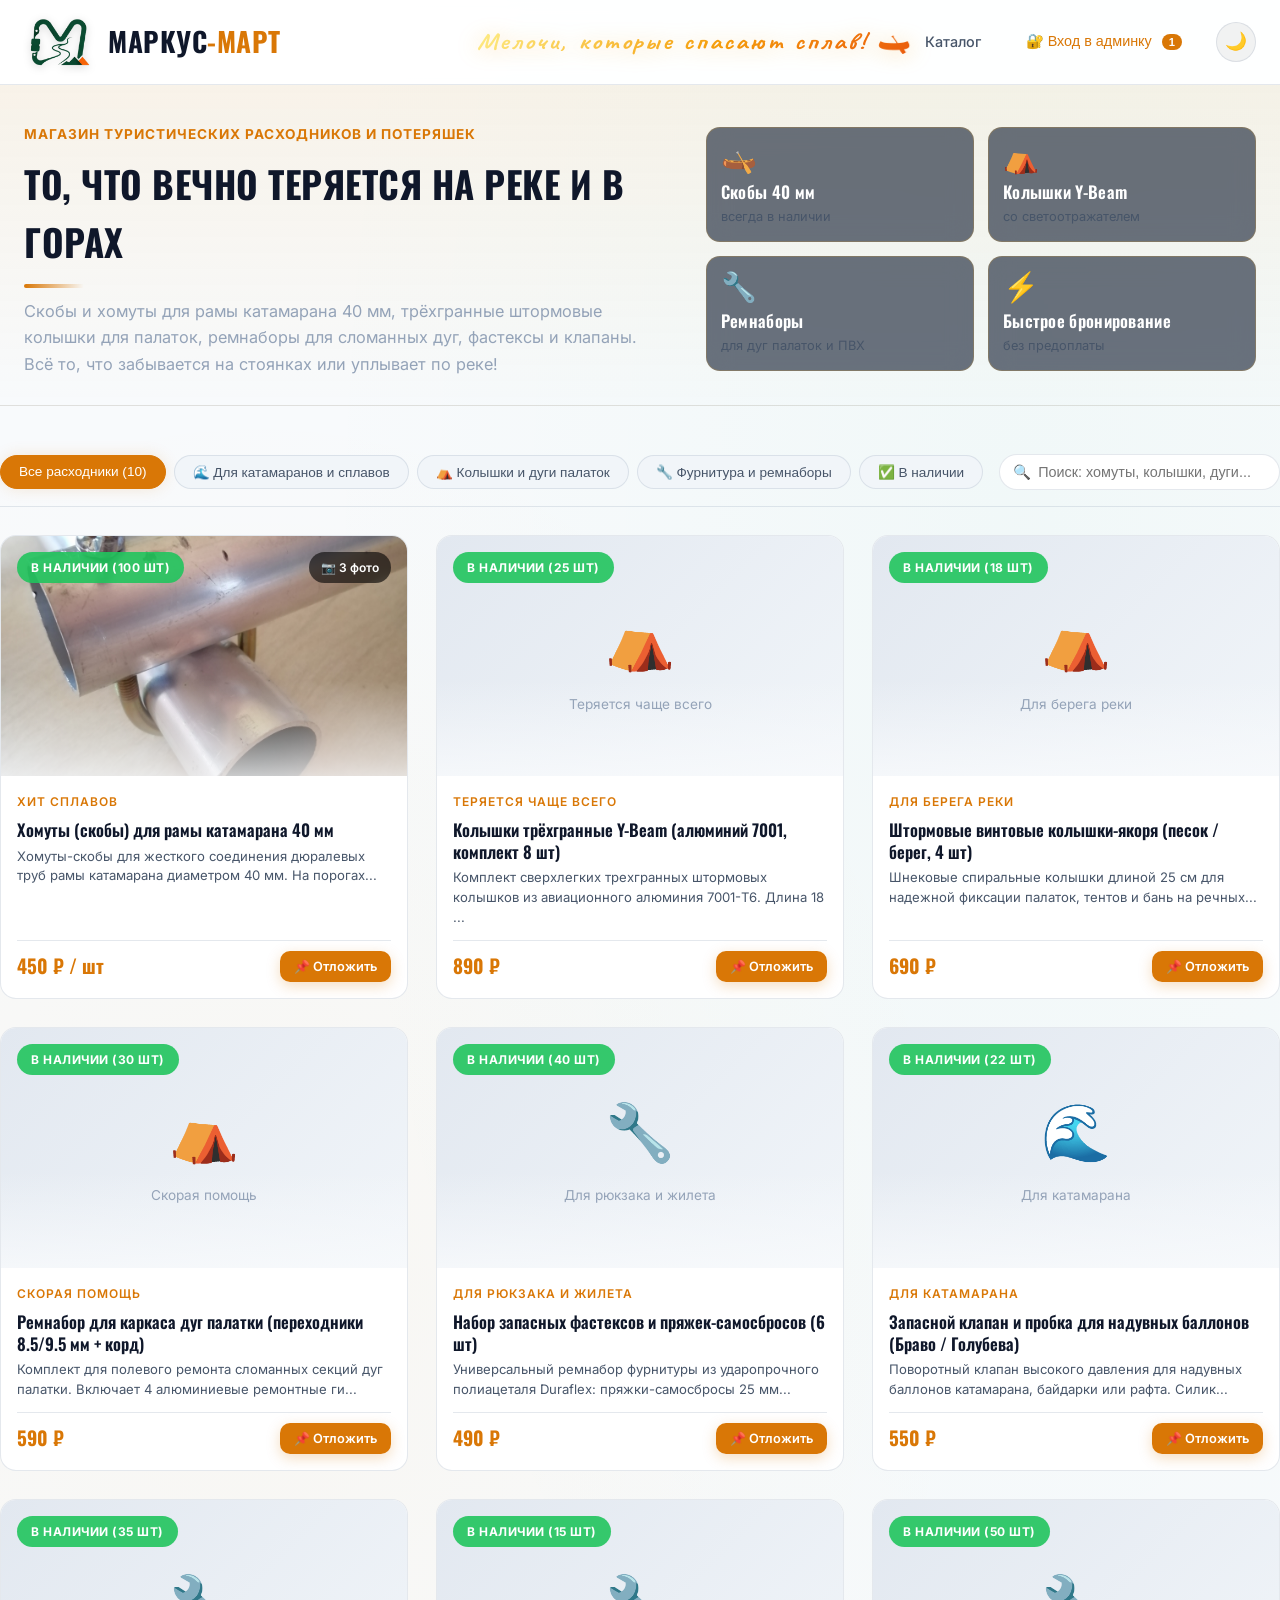
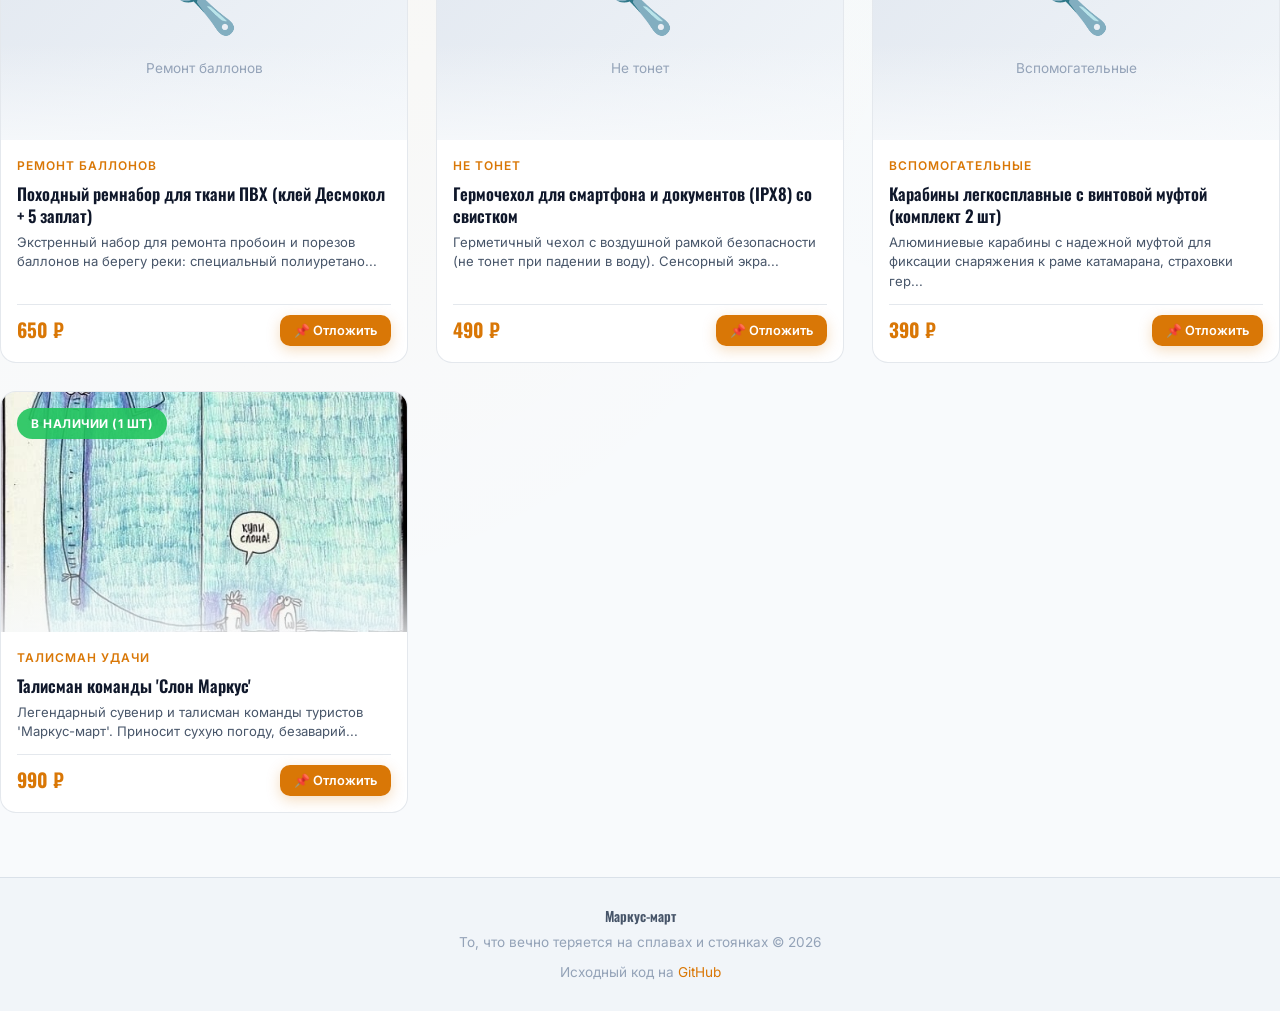
==== commit 20b5f704: "feat: replace reserve form with direct email (mailto with prefilled order body) and phone call actio" ====
--- a/docs/index.html
+++ b/docs/index.html
@@ -325,6 +325,108 @@
             color: var(--accent);
             border-bottom-color: var(--accent);
         }
+
+        /* ─── Стили окна прямых контактов (Email / Телефон) ─── */
+        .direct-contact-card {
+            display: flex;
+            align-items: center;
+            gap: 16px;
+            background: var(--bg-secondary);
+            border: 1.5px solid var(--border);
+            border-radius: 14px;
+            padding: 16px;
+            text-decoration: none;
+            color: inherit;
+            margin-bottom: 14px;
+            position: relative;
+            transition: transform 0.22s ease, border-color 0.22s ease, box-shadow 0.22s ease, background 0.22s ease;
+        }
+        .direct-contact-card:hover {
+            transform: translateY(-3px);
+            border-color: var(--accent);
+            background: rgba(30, 41, 59, 0.9);
+            box-shadow: 0 8px 24px -4px rgba(245, 158, 11, 0.25);
+        }
+        .direct-contact-icon-wrapper {
+            width: 52px;
+            height: 52px;
+            border-radius: 14px;
+            display: flex;
+            align-items: center;
+            justify-content: center;
+            font-size: 1.8rem;
+            flex-shrink: 0;
+        }
+        .direct-contact-icon-mail {
+            background: linear-gradient(135deg, rgba(245, 158, 11, 0.2), rgba(234, 88, 12, 0.3));
+            border: 1px solid rgba(245, 158, 11, 0.4);
+        }
+        .direct-contact-icon-phone {
+            background: linear-gradient(135deg, rgba(34, 197, 94, 0.2), rgba(16, 185, 129, 0.3));
+            border: 1px solid rgba(34, 197, 94, 0.4);
+        }
+        .direct-contact-info {
+            flex-grow: 1;
+            min-width: 0;
+        }
+        .direct-contact-label {
+            font-size: 0.76rem;
+            text-transform: uppercase;
+            letter-spacing: 0.8px;
+            color: var(--text-muted);
+            font-weight: 700;
+            margin-bottom: 3px;
+        }
+        .direct-contact-val {
+            font-family: 'Oswald', sans-serif;
+            font-size: 1.15rem;
+            color: #fff;
+            white-space: nowrap;
+            overflow: hidden;
+            text-overflow: ellipsis;
+            line-height: 1.25;
+        }
+        .direct-contact-hint {
+            font-size: 0.8rem;
+            color: var(--text-secondary);
+            margin-top: 3px;
+        }
+        .direct-contact-action {
+            display: inline-flex;
+            align-items: center;
+            justify-content: center;
+            padding: 8px 14px;
+            border-radius: 8px;
+            font-size: 0.82rem;
+            font-weight: 700;
+            white-space: nowrap;
+            flex-shrink: 0;
+        }
+        .direct-contact-action-mail {
+            background: var(--accent);
+            color: #fff;
+        }
+        .direct-contact-action-phone {
+            background: #22c55e;
+            color: #fff;
+        }
+        .order-preview-box {
+            background: rgba(15, 23, 42, 0.6);
+            border: 1px dashed rgba(245, 158, 11, 0.3);
+            border-radius: 10px;
+            padding: 12px 14px;
+            margin-top: 14px;
+            font-size: 0.84rem;
+            color: var(--text-secondary);
+            line-height: 1.45;
+        }
+        .order-preview-title {
+            color: var(--accent);
+            font-weight: 700;
+            font-size: 0.78rem;
+            text-transform: uppercase;
+            margin-bottom: 4px;
+        }
     </style>
 </head>
 <body>
@@ -588,6 +690,15 @@
                         <input type="email" id="adminRecipientEmail" required class="form-input" placeholder="admin@markus-mart.ru">
                     </div>
 
+                    <h4 style="margin: 16px 0 10px; color:var(--accent); font-size:1rem;">3. Контактный телефон для клиентов (для звонков при бронировании)</h4>
+                    <div class="form-group">
+                        <label for="adminContactPhone">Номер телефона для звонков и мессенджеров</label>
+                        <input type="tel" id="adminContactPhone" class="form-input" placeholder="+7 (999) 123-45-67">
+                        <span style="font-size:0.78rem; color:var(--text-muted); margin-top:4px; display:block;">
+                            Этот телефон и email будут показаны клиенту при нажатии на «Отложить»
+                        </span>
+                    </div>
+
                     <div style="display:flex; gap:10px; margin-top:20px; flex-wrap:wrap;">
                         <button type="submit" class="btn btn-primary" style="flex:2; min-width:200px;">💾 Сохранить настройки почты</button>
                         <button type="button" class="btn btn-outline" style="flex:1; min-width:180px; border-color:var(--accent); color:var(--accent);" onclick="testEmailSend()">
@@ -636,42 +747,64 @@
         </div>
     </div>
 
-    <!-- МОДАЛКА: Отложить (Форма бронирования для туриста) -->
+    <!-- МОДАЛКА: Отложить (Прямой контакт: Email с авто-текстом и Телефон) -->
     <div id="reserveModal" class="modal">
         <div class="modal-overlay" onclick="closeReserveModal()"></div>
-        <div class="modal-content">
+        <div class="modal-content" style="max-width: 500px;">
             <button class="modal-close" onclick="closeReserveModal()">&times;</button>
-            <h3>📌 Бронирование расходников</h3>
-            <div class="modal-product-info">
+            <h3 style="margin-bottom: 8px;">📌 Отложить снаряжение</h3>
+            <p style="color:var(--text-secondary); font-size:0.88rem; margin-bottom:18px;">
+                Свяжитесь с нами напрямую для бронирования. Нажмите на почту или телефон, чтобы мгновенно открыть приложение:
+            </p>
+            
+            <div class="modal-product-info" style="margin-bottom: 18px;">
                 <p id="modalProductName" class="modal-product-name"></p>
                 <p id="modalProductPrice" class="modal-product-price"></p>
             </div>
-            <div id="queueInfo" class="queue-info" style="display:none;">
-                <div class="queue-info-num" id="queuePosition">—</div>
-                <div class="queue-info-label">ваша позиция в очереди бронирования</div>
-            </div>
-            <form id="reserveForm" onsubmit="handleReserveSubmit(event)">
-                <div class="form-group">
-                    <label for="customer_name">Ваше имя или название турклуба *</label>
-                    <input type="text" id="customer_name" required class="form-input" placeholder="Дмитрий (Клуб Сплав)">
-                </div>
-                <div class="form-group">
-                    <label for="customer_phone">Телефон для связи *</label>
-                    <input type="tel" id="customer_phone" required class="form-input" placeholder="+7 (999) 123-45-67">
-                </div>
-                <div class="form-group">
-                    <label for="customer_email">Электронная почта</label>
-                    <input type="email" id="customer_email" class="form-input" placeholder="turist@example.ru">
-                </div>
-                <div class="form-group">
-                    <label for="note">Комментарий / количество / дата старта сплава</label>
-                    <textarea id="note" rows="2" class="form-input" placeholder="Нужно 4 хомута 40 мм, выезжаем в пятницу..."></textarea>
-                </div>
-                <button type="submit" class="btn btn-primary btn-full">✅ Забронировать</button>
-                <p class="form-hint" style="text-align:center; margin-top:10px; color:var(--text-muted); font-size:0.8rem;">
-                    Заявка мгновенно поступит в админку продавца
-                </p>
-            </form>
+
+            <div class="direct-contacts-list">
+                <!-- Кнопка Email -->
+                <a id="reserveEmailLink" href="#" class="direct-contact-card" title="Написать на почту">
+                    <div class="direct-contact-icon-wrapper direct-contact-icon-mail">
+                        ✉️
+                    </div>
+                    <div class="direct-contact-info">
+                        <div class="direct-contact-label">Написать на Email продавца</div>
+                        <div class="direct-contact-val" id="reserveEmailVal">admin@markus-mart.ru</div>
+                        <div class="direct-contact-hint">Тема и данные заказа уже будут заполнены</div>
+                    </div>
+                    <div class="direct-contact-action direct-contact-action-mail">
+                        Написать
+                    </div>
+                </a>
+
+                <!-- Кнопка Телефон -->
+                <a id="reservePhoneLink" href="#" class="direct-contact-card" title="Позвонить продавцу">
+                    <div class="direct-contact-icon-wrapper direct-contact-icon-phone">
+                        📞
+                    </div>
+                    <div class="direct-contact-info">
+                        <div class="direct-contact-label">Позвонить продавцу</div>
+                        <div class="direct-contact-val" id="reservePhoneVal">+7 (999) 123-45-67</div>
+                        <div class="direct-contact-hint">Нажмите для прямого вызова</div>
+                    </div>
+                    <div class="direct-contact-action direct-contact-action-phone">
+                        Вызов
+                    </div>
+                </a>
+            </div>
+
+            <!-- Превью текста, который подставится в письмо -->
+            <div class="order-preview-box">
+                <div class="order-preview-title">📝 Текст заказа для письма:</div>
+                <div id="reserveEmailBodyPreview" style="font-style: italic; word-break: break-word;"></div>
+            </div>
+
+            <div style="margin-top: 18px; text-align: center;">
+                <button type="button" class="btn btn-outline btn-full" onclick="closeReserveModal()" style="font-size: 0.9rem; padding: 10px;">
+                    Закрыть
+                </button>
+            </div>
         </div>
     </div>
 
--- a/docs/static/css/style.css
+++ b/docs/static/css/style.css
@@ -1836,6 +1836,108 @@
     }
 }
 
+/* ─── Стили окна прямых контактов (Email / Телефон) ─── */
+.direct-contact-card {
+    display: flex;
+    align-items: center;
+    gap: 16px;
+    background: var(--bg-secondary);
+    border: 1.5px solid var(--border);
+    border-radius: 14px;
+    padding: 16px;
+    text-decoration: none;
+    color: inherit;
+    margin-bottom: 14px;
+    position: relative;
+    transition: transform 0.22s ease, border-color 0.22s ease, box-shadow 0.22s ease, background 0.22s ease;
+}
+.direct-contact-card:hover {
+    transform: translateY(-3px);
+    border-color: var(--accent);
+    background: rgba(30, 41, 59, 0.9);
+    box-shadow: 0 8px 24px -4px rgba(245, 158, 11, 0.25);
+}
+.direct-contact-icon-wrapper {
+    width: 52px;
+    height: 52px;
+    border-radius: 14px;
+    display: flex;
+    align-items: center;
+    justify-content: center;
+    font-size: 1.8rem;
+    flex-shrink: 0;
+}
+.direct-contact-icon-mail {
+    background: linear-gradient(135deg, rgba(245, 158, 11, 0.2), rgba(234, 88, 12, 0.3));
+    border: 1px solid rgba(245, 158, 11, 0.4);
+}
+.direct-contact-icon-phone {
+    background: linear-gradient(135deg, rgba(34, 197, 94, 0.2), rgba(16, 185, 129, 0.3));
+    border: 1px solid rgba(34, 197, 94, 0.4);
+}
+.direct-contact-info {
+    flex-grow: 1;
+    min-width: 0;
+}
+.direct-contact-label {
+    font-size: 0.76rem;
+    text-transform: uppercase;
+    letter-spacing: 0.8px;
+    color: var(--text-muted);
+    font-weight: 700;
+    margin-bottom: 3px;
+}
+.direct-contact-val {
+    font-family: 'Oswald', sans-serif;
+    font-size: 1.15rem;
+    color: #fff;
+    white-space: nowrap;
+    overflow: hidden;
+    text-overflow: ellipsis;
+    line-height: 1.25;
+}
+.direct-contact-hint {
+    font-size: 0.8rem;
+    color: var(--text-secondary);
+    margin-top: 3px;
+}
+.direct-contact-action {
+    display: inline-flex;
+    align-items: center;
+    justify-content: center;
+    padding: 8px 14px;
+    border-radius: 8px;
+    font-size: 0.82rem;
+    font-weight: 700;
+    white-space: nowrap;
+    flex-shrink: 0;
+}
+.direct-contact-action-mail {
+    background: var(--accent);
+    color: #fff;
+}
+.direct-contact-action-phone {
+    background: #22c55e;
+    color: #fff;
+}
+.order-preview-box {
+    background: rgba(15, 23, 42, 0.6);
+    border: 1px dashed rgba(245, 158, 11, 0.3);
+    border-radius: 10px;
+    padding: 12px 14px;
+    margin-top: 14px;
+    font-size: 0.84rem;
+    color: var(--text-secondary);
+    line-height: 1.45;
+}
+.order-preview-title {
+    color: var(--accent);
+    font-weight: 700;
+    font-size: 0.78rem;
+    text-transform: uppercase;
+    margin-bottom: 4px;
+}
+
 /* Уменьшаем отступ каталога — хедера больше нет */
 .catalog {
     padding-top: 24px;
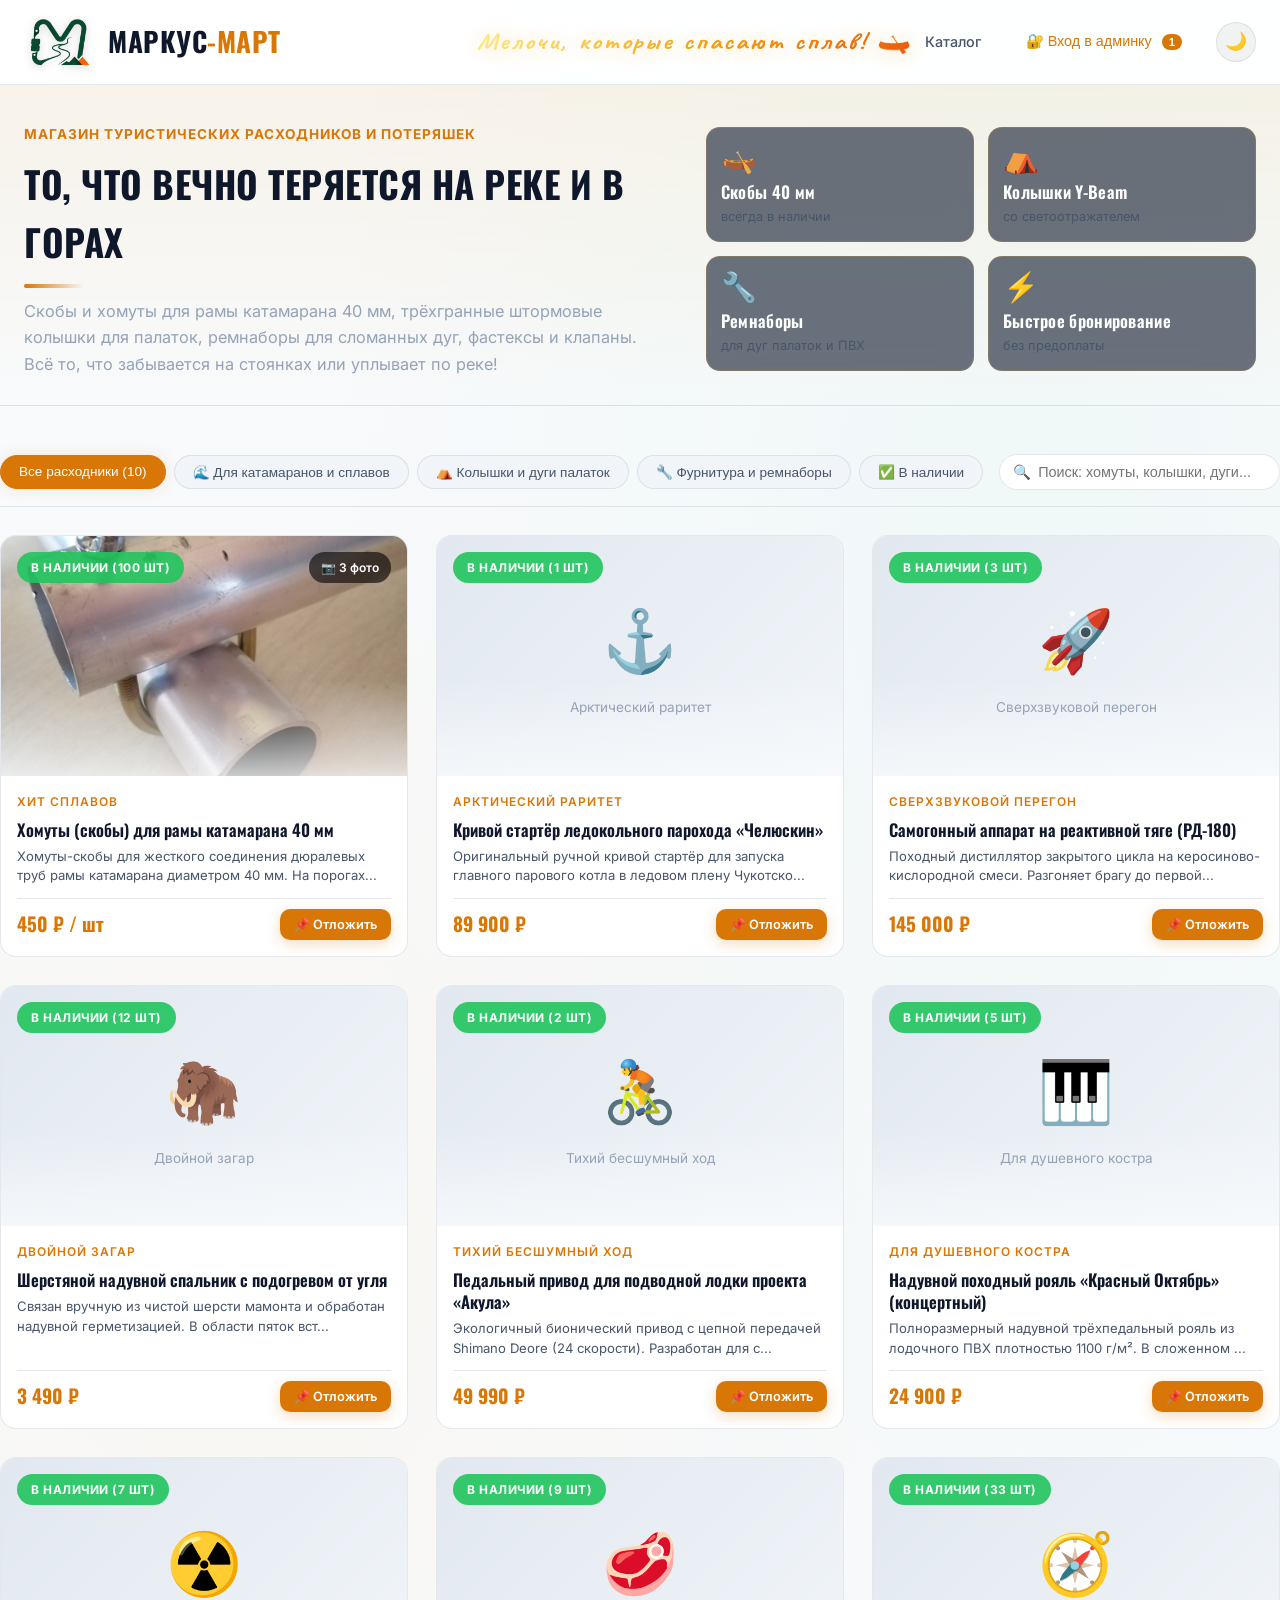
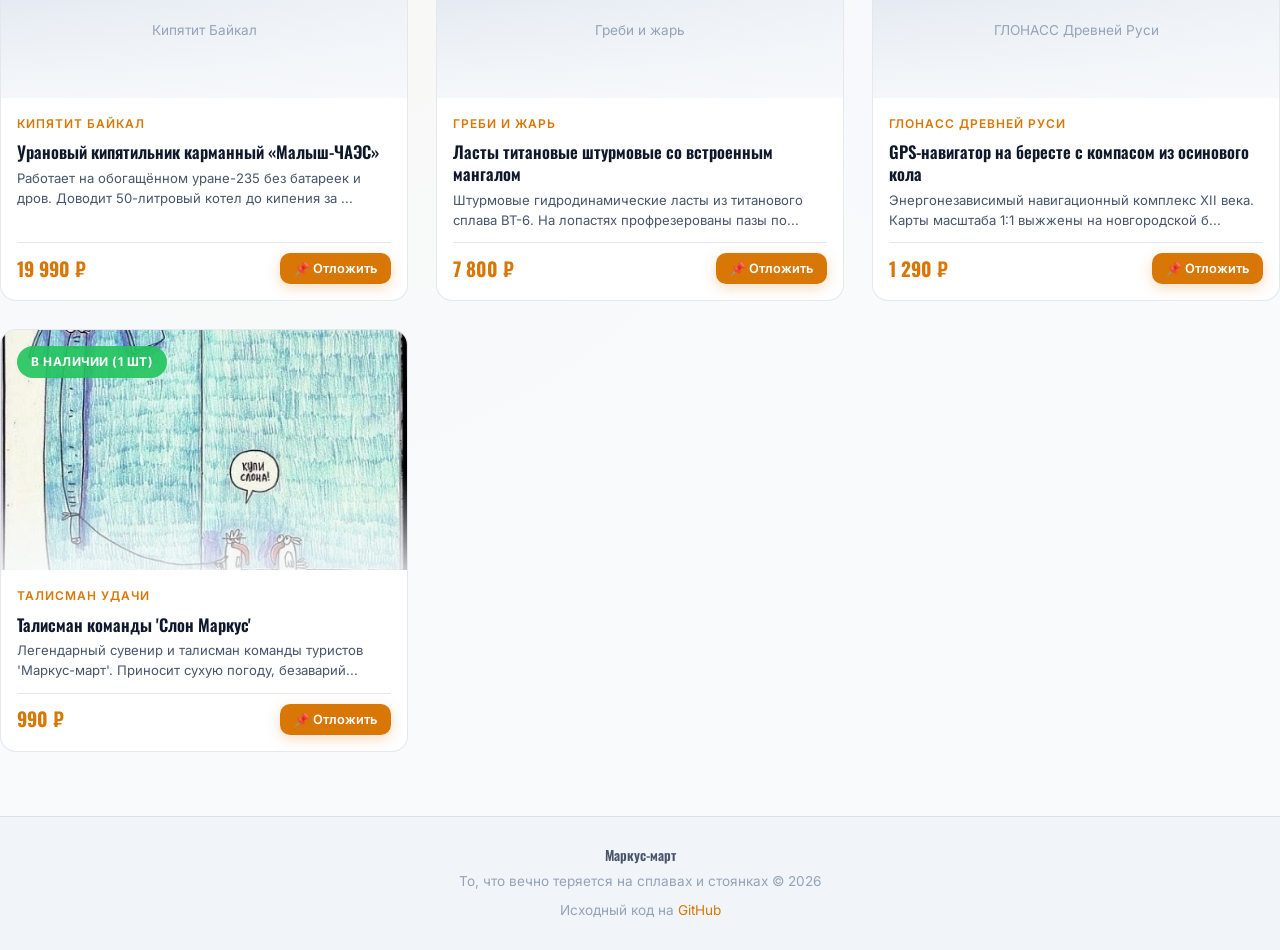
==== commit 4f609879: "feat(admin): add full product management - edit name, description, price, stock, category, photos an" ====
--- a/docs/index.html
+++ b/docs/index.html
@@ -300,6 +300,33 @@
                 padding: 6px 10px;
                 font-size: 0.78rem;
             }
+            .direct-contact-card {
+                padding: 12px;
+                gap: 12px;
+            }
+            .direct-contact-icon-wrapper {
+                width: 44px;
+                height: 44px;
+                font-size: 1.4rem;
+                border-radius: 10px;
+            }
+            .direct-contact-val {
+                font-size: 0.98rem;
+            }
+            .direct-contact-label {
+                font-size: 0.7rem;
+            }
+            .direct-contact-hint {
+                font-size: 0.74rem;
+            }
+            .direct-contact-action {
+                padding: 6px 10px;
+                font-size: 0.76rem;
+            }
+            .order-preview-box {
+                padding: 10px 12px;
+                font-size: 0.78rem;
+            }
         }
         .admin-tabs-nav {
             display: flex;
@@ -611,17 +638,28 @@
 
             <!-- Таб 2: Склад и товары -->
             <div id="tab-admin-products" class="admin-tab-pane" style="display:none;">
-                <p style="color: var(--text-secondary); font-size: 0.88rem; margin-bottom: 16px;">
-                    Изменяйте остатки и статус доступности товаров в один клик. Изменения мгновенно отображаются на витрине.
-                </p>
+                <div style="display: flex; justify-content: space-between; align-items: center; margin-bottom: 16px; flex-wrap:wrap; gap:10px;">
+                    <div>
+                        <h4 style="margin: 0 0 4px; color: var(--text-primary); font-size: 1.1rem;">Каталог и складские запасы</h4>
+                        <p style="color: var(--text-secondary); font-size: 0.85rem; margin: 0;">
+                            Редактируйте названия, цены, описания, фото и остатки, или добавляйте новые позиции.
+                        </p>
+                    </div>
+                    <button class="btn btn-primary" style="padding: 8px 16px; font-size: 0.88rem;" onclick="openAddProductModal()">
+                        ➕ Добавить товар
+                    </button>
+                </div>
                 <div style="overflow-x: auto;">
                     <table class="admin-table">
                         <thead>
                             <tr>
-                                <th>Товар</th>
+                                <th>Фото / Иконка</th>
+                                <th>Наименование</th>
+                                <th>Категория</th>
                                 <th>Цена</th>
-                                <th>Остаток на складе</th>
-                                <th>Статус на витрине</th>
+                                <th>Склад</th>
+                                <th>Статус</th>
+                                <th style="text-align: right;">Действия</th>
                             </tr>
                         </thead>
                         <tbody id="adminProductsTableBody">
@@ -867,6 +905,77 @@
         </div>
     </div>
 
+    <!-- МОДАЛКА: Редактирование / Добавление товара (Управление складом) -->
+    <div id="productEditModal" class="modal">
+        <div class="modal-overlay" onclick="closeProductEditModal()"></div>
+        <div class="modal-content" style="max-width: 560px;">
+            <button class="modal-close" onclick="closeProductEditModal()">&times;</button>
+            <h3 id="productEditModalTitle">✏️ Редактирование товара</h3>
+            <p style="color:var(--text-secondary); font-size:0.85rem; margin-bottom:18px;">
+                Изменения названия, цены, описания, иконки или фото моментально отобразятся на витрине сайта.
+            </p>
+
+            <form id="productEditForm" onsubmit="handleProductEditSubmit(event)">
+                <input type="hidden" id="editProductId" value="">
+
+                <div class="form-group">
+                    <label for="editProductName">Наименование товара *</label>
+                    <input type="text" id="editProductName" required class="form-input" placeholder="Например: Хомуты 40 мм">
+                </div>
+
+                <div class="form-row">
+                    <div class="form-group form-group-half">
+                        <label for="editProductPrice">Цена (₽) *</label>
+                        <input type="number" id="editProductPrice" required min="0" class="form-input" placeholder="450">
+                    </div>
+                    <div class="form-group form-group-half">
+                        <label for="editProductStock">Остаток на складе (шт) *</label>
+                        <input type="number" id="editProductStock" required min="0" class="form-input" placeholder="10">
+                    </div>
+                </div>
+
+                <div class="form-row">
+                    <div class="form-group form-group-half">
+                        <label for="editProductCategory">Категория *</label>
+                        <select id="editProductCategory" class="form-input" style="background:var(--bg-input); color:var(--text-primary); cursor:pointer;">
+                            <option value="rafting">🌊 Для катамаранов и сплавов</option>
+                            <option value="tent">⛺ Колышки и дуги палаток</option>
+                            <option value="hardware">🔧 Фурнитура и ремнаборы</option>
+                            <option value="souvenirs">✨ Сувениры и талисманы</option>
+                        </select>
+                    </div>
+                    <div class="form-group form-group-half">
+                        <label for="editProductIcon">Иконка-эмодзи (для витрины)</label>
+                        <input type="text" id="editProductIcon" class="form-input" placeholder="🛶, ⛺, 🔧, 🚀, ⚓" maxlength="4">
+                    </div>
+                </div>
+
+                <div class="form-group">
+                    <label for="editProductBadge">Бейдж / плашка</label>
+                    <input type="text" id="editProductBadge" class="form-input" placeholder="Хит сплавов, Теряется чаще всего...">
+                </div>
+
+                <div class="form-group">
+                    <label for="editProductDescription">Подробное описание *</label>
+                    <textarea id="editProductDescription" rows="4" required class="form-input" placeholder="Для чего предназначен, параметры, комплектность..."></textarea>
+                </div>
+
+                <div class="form-group">
+                    <label for="editProductImages">Ссылки на фото (через запятую или новую строку)</label>
+                    <textarea id="editProductImages" rows="2" class="form-input" placeholder="./static/uploads/... или https://..."></textarea>
+                    <span style="font-size:0.75rem; color:var(--text-muted); display:block; margin-top:3px;">
+                        Если фото нет, на витрине будет красиво отображаться выбранная иконка-эмодзи
+                    </span>
+                </div>
+
+                <div style="display: flex; gap: 10px; margin-top: 20px;">
+                    <button type="submit" class="btn btn-primary" style="flex: 2;">💾 Сохранить изменения</button>
+                    <button type="button" class="btn btn-outline" style="flex: 1;" onclick="closeProductEditModal()">Отмена</button>
+                </div>
+            </form>
+        </div>
+    </div>
+
     <!-- ПОДВАЛ -->
     <footer class="footer">
         <div class="container">
--- a/docs/static/css/style.css
+++ b/docs/static/css/style.css
@@ -2070,6 +2070,33 @@
         padding: 6px 10px;
         font-size: 0.78rem;
     }
+    .direct-contact-card {
+        padding: 12px;
+        gap: 12px;
+    }
+    .direct-contact-icon-wrapper {
+        width: 44px;
+        height: 44px;
+        font-size: 1.4rem;
+        border-radius: 10px;
+    }
+    .direct-contact-val {
+        font-size: 0.98rem;
+    }
+    .direct-contact-label {
+        font-size: 0.7rem;
+    }
+    .direct-contact-hint {
+        font-size: 0.74rem;
+    }
+    .direct-contact-action {
+        padding: 6px 10px;
+        font-size: 0.76rem;
+    }
+    .order-preview-box {
+        padding: 10px 12px;
+        font-size: 0.78rem;
+    }
 }
 
 
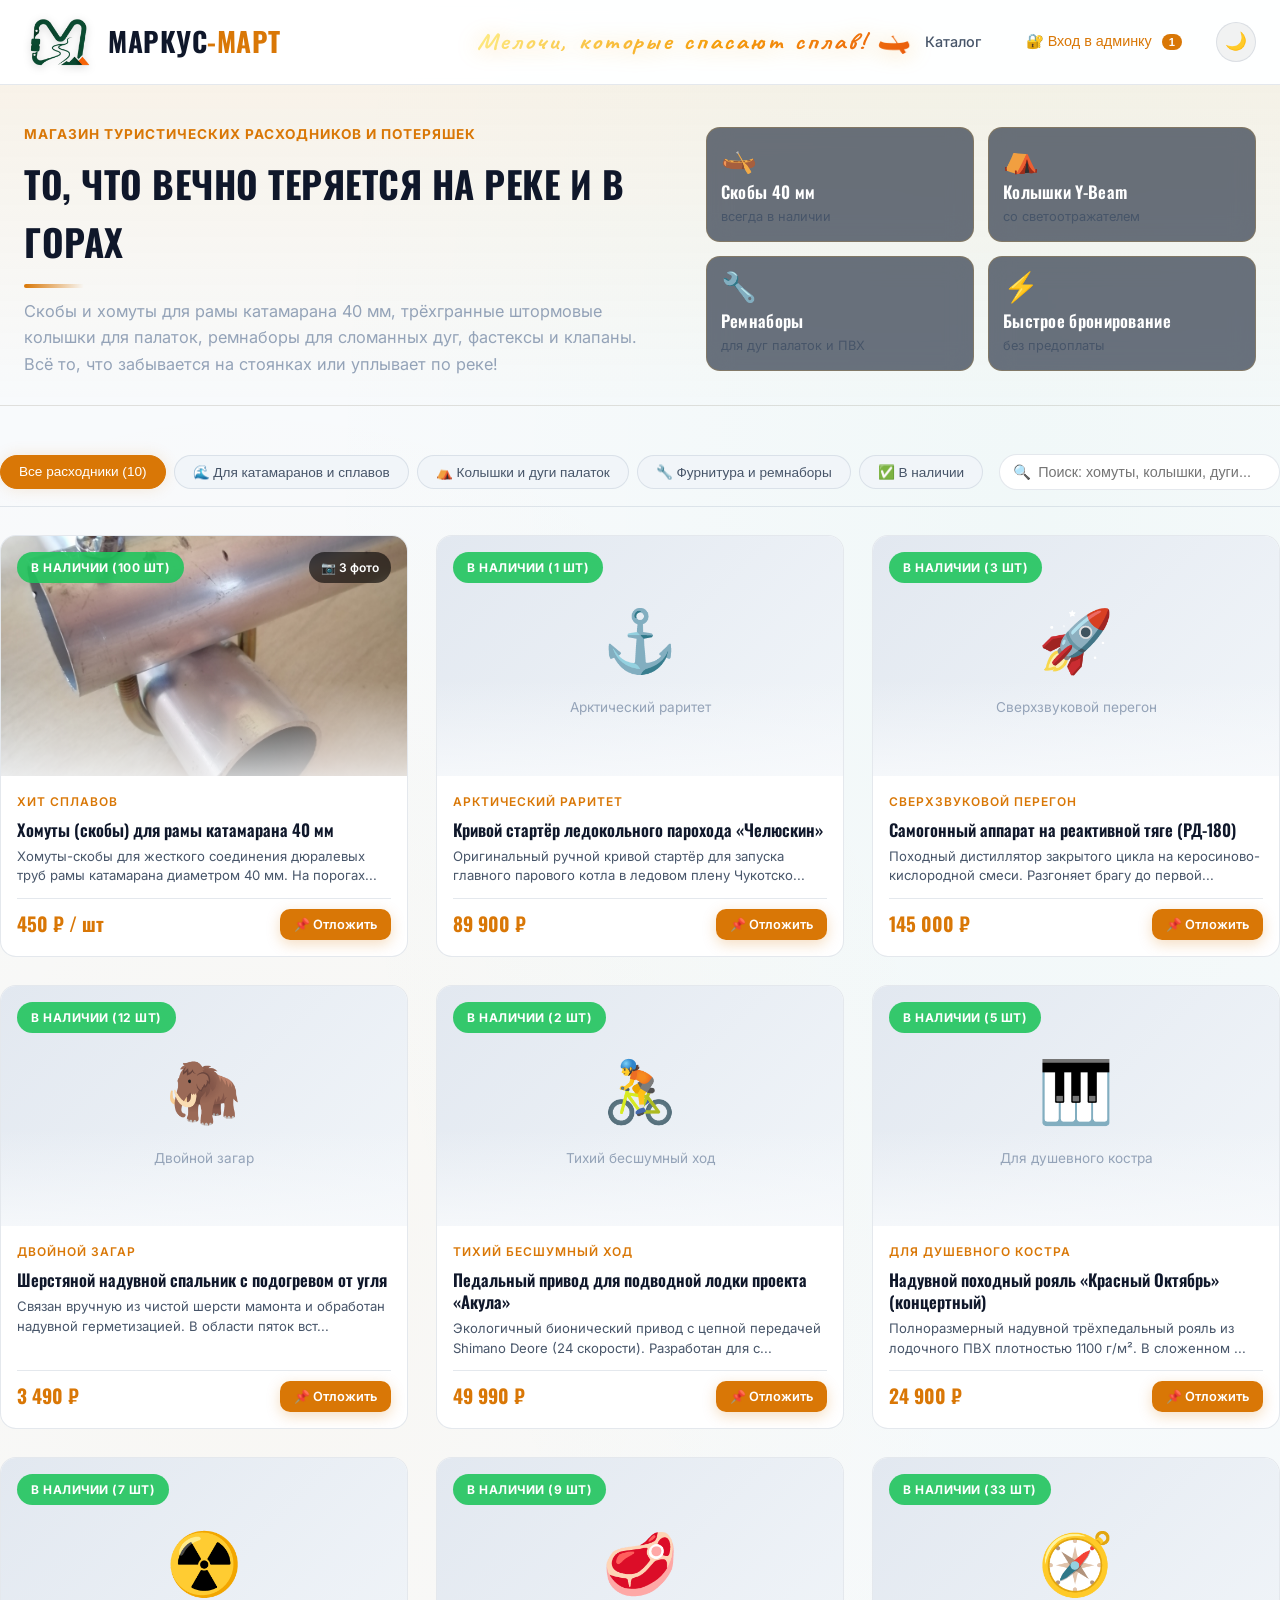
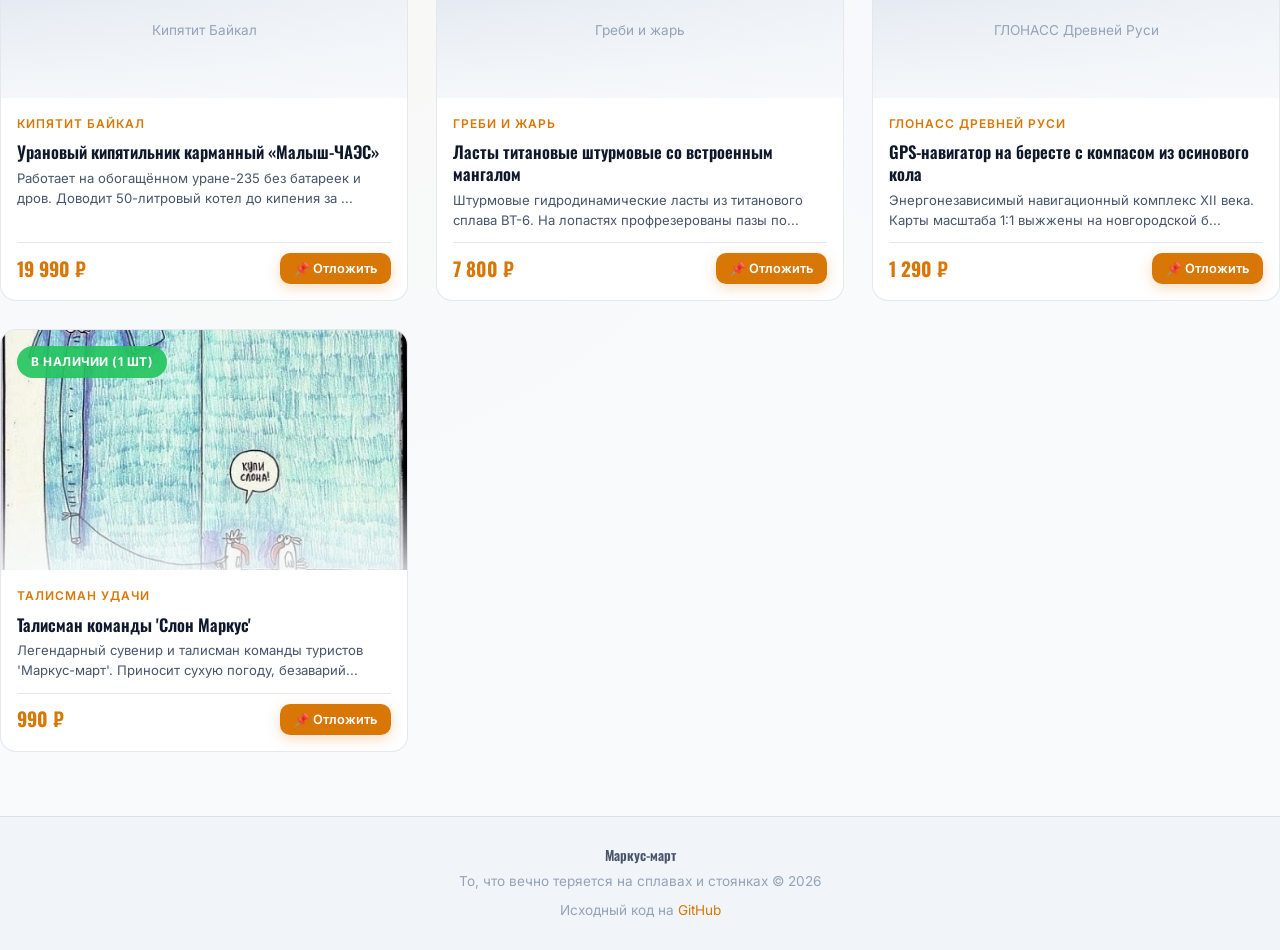
==== commit dfeffb56: "fix(warehouse-ui): fix table columns, stock controls, and action buttons layout in admin warehouse m" ====
--- a/docs/index.html
+++ b/docs/index.html
@@ -649,17 +649,17 @@
                         ➕ Добавить товар
                     </button>
                 </div>
-                <div style="overflow-x: auto;">
+                <div class="admin-table-container">
                     <table class="admin-table">
                         <thead>
                             <tr>
-                                <th>Фото / Иконка</th>
+                                <th style="width: 54px; text-align: center;">Фото</th>
                                 <th>Наименование</th>
-                                <th>Категория</th>
-                                <th>Цена</th>
-                                <th>Склад</th>
-                                <th>Статус</th>
-                                <th style="text-align: right;">Действия</th>
+                                <th style="width: 100px;">Категория</th>
+                                <th style="width: 110px;">Цена</th>
+                                <th style="width: 120px;">Склад</th>
+                                <th style="width: 120px;">Статус</th>
+                                <th style="width: 140px; text-align: right;">Действия</th>
                             </tr>
                         </thead>
                         <tbody id="adminProductsTableBody">
--- a/docs/static/css/style.css
+++ b/docs/static/css/style.css
@@ -2168,3 +2168,351 @@
         font-size: 0.9rem;
     }
 }
+
+/* ═══════════════════════════════════════════════════════════════
+   УЛУЧШЕНИЯ ИНТЕРФЕЙСА: УПРАВЛЕНИЕ СКЛАДОМ И АДМИНКА
+   ═══════════════════════════════════════════════════════════════ */
+
+/* Карточка добавления / форма */
+.admin-card-header {
+    display: flex;
+    justify-content: space-between;
+    align-items: center;
+    margin-bottom: 24px;
+    flex-wrap: wrap;
+    gap: 12px;
+}
+
+.admin-card-header h2 {
+    margin-bottom: 0;
+}
+
+.admin-form-wide {
+    max-width: 100%;
+}
+
+.admin-grid-3 {
+    display: grid;
+    grid-template-columns: 2fr 1fr 1fr;
+    gap: 16px;
+    margin-bottom: 18px;
+}
+
+.admin-grid-photos {
+    display: grid;
+    grid-template-columns: repeat(3, 1fr);
+    gap: 16px;
+    margin-bottom: 18px;
+}
+
+.photo-input-card {
+    background: var(--bg-secondary);
+    border: 1px dashed var(--border);
+    border-radius: var(--radius-sm);
+    padding: 12px 14px;
+    transition: var(--transition);
+}
+
+.photo-input-card:hover {
+    border-color: var(--accent);
+}
+
+.photo-input-card label {
+    font-size: 0.8rem;
+    font-weight: 600;
+    margin-bottom: 6px;
+    color: var(--text-secondary);
+    display: flex;
+    align-items: center;
+    gap: 6px;
+}
+
+.admin-table {
+    border-spacing: 0;
+}
+
+.admin-table th {
+    position: sticky;
+    top: 0;
+    z-index: 2;
+    background: var(--bg-secondary);
+    color: var(--text-muted);
+    font-size: 0.75rem;
+    letter-spacing: 0.75px;
+}
+
+.admin-table td {
+    padding: 12px 16px;
+}
+
+.admin-product-cell {
+    display: flex;
+    flex-direction: column;
+    gap: 4px;
+    max-width: 280px;
+}
+
+.admin-product-title {
+    font-weight: 600;
+    color: var(--text-primary);
+    font-size: 0.95rem;
+    line-height: 1.3;
+}
+
+.admin-product-desc {
+    font-size: 0.78rem;
+    color: var(--text-muted);
+    line-height: 1.35;
+    display: -webkit-box;
+    -webkit-line-clamp: 2;
+    -webkit-box-orient: vertical;
+    overflow: hidden;
+}
+
+/* Форма остатка на складе в таблице */
+.stock-quick-form {
+    display: flex;
+    align-items: center;
+    gap: 6px;
+}
+
+.stock-input-sm {
+    width: 64px !important;
+    height: 36px;
+    padding: 4px 6px !important;
+    text-align: center;
+    border-radius: 8px !important;
+    font-weight: 700;
+    background: var(--bg-secondary) !important;
+}
+
+.btn-stock-save {
+    width: 36px;
+    height: 36px;
+    padding: 0 !important;
+    display: flex;
+    align-items: center;
+    justify-content: center;
+    background: rgba(245, 158, 11, 0.15) !important;
+    color: var(--accent) !important;
+    border: 1px solid rgba(245, 158, 11, 0.3) !important;
+    border-radius: 8px !important;
+    font-size: 0.9rem;
+    transition: var(--transition);
+}
+
+.btn-stock-save:hover {
+    background: var(--accent) !important;
+    color: #fff !important;
+    transform: translateY(-1px);
+}
+
+.actions-cluster {
+    display: flex;
+    gap: 8px;
+    align-items: center;
+}
+
+/* Складские кнопки и бейджи */
+.stock-control-cluster {
+    display: inline-flex;
+    align-items: center;
+    gap: 4px;
+    background: rgba(15, 23, 42, 0.6);
+    padding: 3px 6px;
+    border-radius: 8px;
+    border: 1px solid var(--border);
+}
+
+.btn-stock-pill {
+    width: 24px;
+    height: 24px;
+    display: inline-flex;
+    align-items: center;
+    justify-content: center;
+    border-radius: 50%;
+    border: 1px solid rgba(245, 158, 11, 0.4);
+    background: transparent;
+    color: var(--accent);
+    font-weight: 700;
+    font-size: 0.85rem;
+    cursor: pointer;
+    transition: all 0.2s ease;
+    padding: 0;
+    line-height: 1;
+}
+
+.btn-stock-pill:hover {
+    background: var(--accent);
+    color: #fff;
+    border-color: var(--accent);
+    box-shadow: 0 0 8px var(--accent-glow);
+}
+
+.stock-val {
+    font-weight: 700;
+    min-width: 26px;
+    text-align: center;
+    font-size: 0.9rem;
+    color: #fff;
+}
+
+.badge-pill {
+    display: inline-flex;
+    align-items: center;
+    gap: 4px;
+    padding: 4px 10px;
+    border-radius: 999px;
+    font-size: 0.75rem;
+    font-weight: 600;
+    cursor: pointer;
+    white-space: nowrap;
+    transition: transform 0.15s ease;
+}
+
+.badge-pill:hover {
+    transform: scale(1.03);
+}
+
+.badge-pill.in-stock {
+    background: rgba(34, 197, 94, 0.15);
+    color: #4ade80;
+    border: 1px solid rgba(34, 197, 94, 0.35);
+}
+
+.badge-pill.out-of-stock {
+    background: rgba(239, 68, 68, 0.15);
+    color: #f87171;
+    border: 1px solid rgba(239, 68, 68, 0.35);
+}
+
+.admin-actions-cell {
+    display: inline-flex;
+    align-items: center;
+    justify-content: flex-end;
+    gap: 6px;
+    white-space: nowrap;
+}
+
+.btn-action-edit {
+    display: inline-flex;
+    align-items: center;
+    gap: 5px;
+    padding: 6px 12px !important;
+    font-size: 0.78rem !important;
+    font-weight: 600;
+    border-radius: 6px !important;
+    white-space: nowrap;
+}
+
+.btn-action-del {
+    display: inline-flex;
+    align-items: center;
+    justify-content: center;
+    padding: 6px 9px !important;
+    font-size: 0.8rem !important;
+    border-radius: 6px !important;
+    background: transparent;
+    border: 1px solid rgba(239, 68, 68, 0.35);
+    color: #ef4444;
+    transition: all 0.2s ease;
+}
+
+.btn-action-del:hover {
+    background: rgba(239, 68, 68, 0.15);
+    border-color: #ef4444;
+    color: #f87171;
+}
+
+/* Модальное окно администратора (на весь экран по ширине при необходимости) */
+#adminModal .modal-content {
+    max-width: 1040px !important;
+    width: 95% !important;
+    padding: 28px !important;
+}
+
+.admin-table-container {
+    width: 100%;
+    overflow-x: auto;
+    -webkit-overflow-scrolling: touch;
+    border-radius: 8px;
+    border: 1px solid var(--border);
+}
+
+.btn-edit-product {
+    display: inline-flex;
+    align-items: center;
+    gap: 6px;
+    padding: 8px 14px;
+    font-size: 0.82rem;
+    font-weight: 600;
+    background: rgba(245, 158, 11, 0.12);
+    color: var(--accent);
+    border: 1px solid rgba(245, 158, 11, 0.3);
+    border-radius: 8px;
+    transition: var(--transition);
+}
+
+.btn-edit-product:hover {
+    background: var(--accent);
+    color: #fff;
+    box-shadow: 0 4px 12px var(--accent-glow);
+}
+
+/* Модальное окно редактирования товара */
+.edit-product-modal-content {
+    max-width: 650px;
+    width: 94%;
+    padding: 30px;
+    background: var(--bg-card);
+    border: 1px solid var(--border);
+    border-radius: var(--radius);
+    box-shadow: 0 20px 50px rgba(0,0,0,0.5);
+}
+
+.current-photos-grid {
+    display: flex;
+    gap: 12px;
+    margin: 8px 0 16px;
+    flex-wrap: wrap;
+}
+
+.current-photo-item {
+    position: relative;
+    border-radius: 8px;
+    overflow: hidden;
+    border: 1px solid var(--border);
+    width: 80px;
+    height: 60px;
+}
+
+.current-photo-item img {
+    width: 100%;
+    height: 100%;
+    object-fit: cover;
+}
+
+.current-photo-label {
+    position: absolute;
+    bottom: 0;
+    left: 0;
+    right: 0;
+    background: rgba(0,0,0,0.7);
+    color: #fff;
+    font-size: 0.65rem;
+    text-align: center;
+    padding: 2px 0;
+}
+
+@media (max-width: 900px) {
+    .admin-grid-3 {
+        grid-template-columns: 1fr;
+    }
+    .admin-grid-photos {
+        grid-template-columns: 1fr;
+    }
+    .admin-card {
+        padding: 20px;
+    }
+}
+
